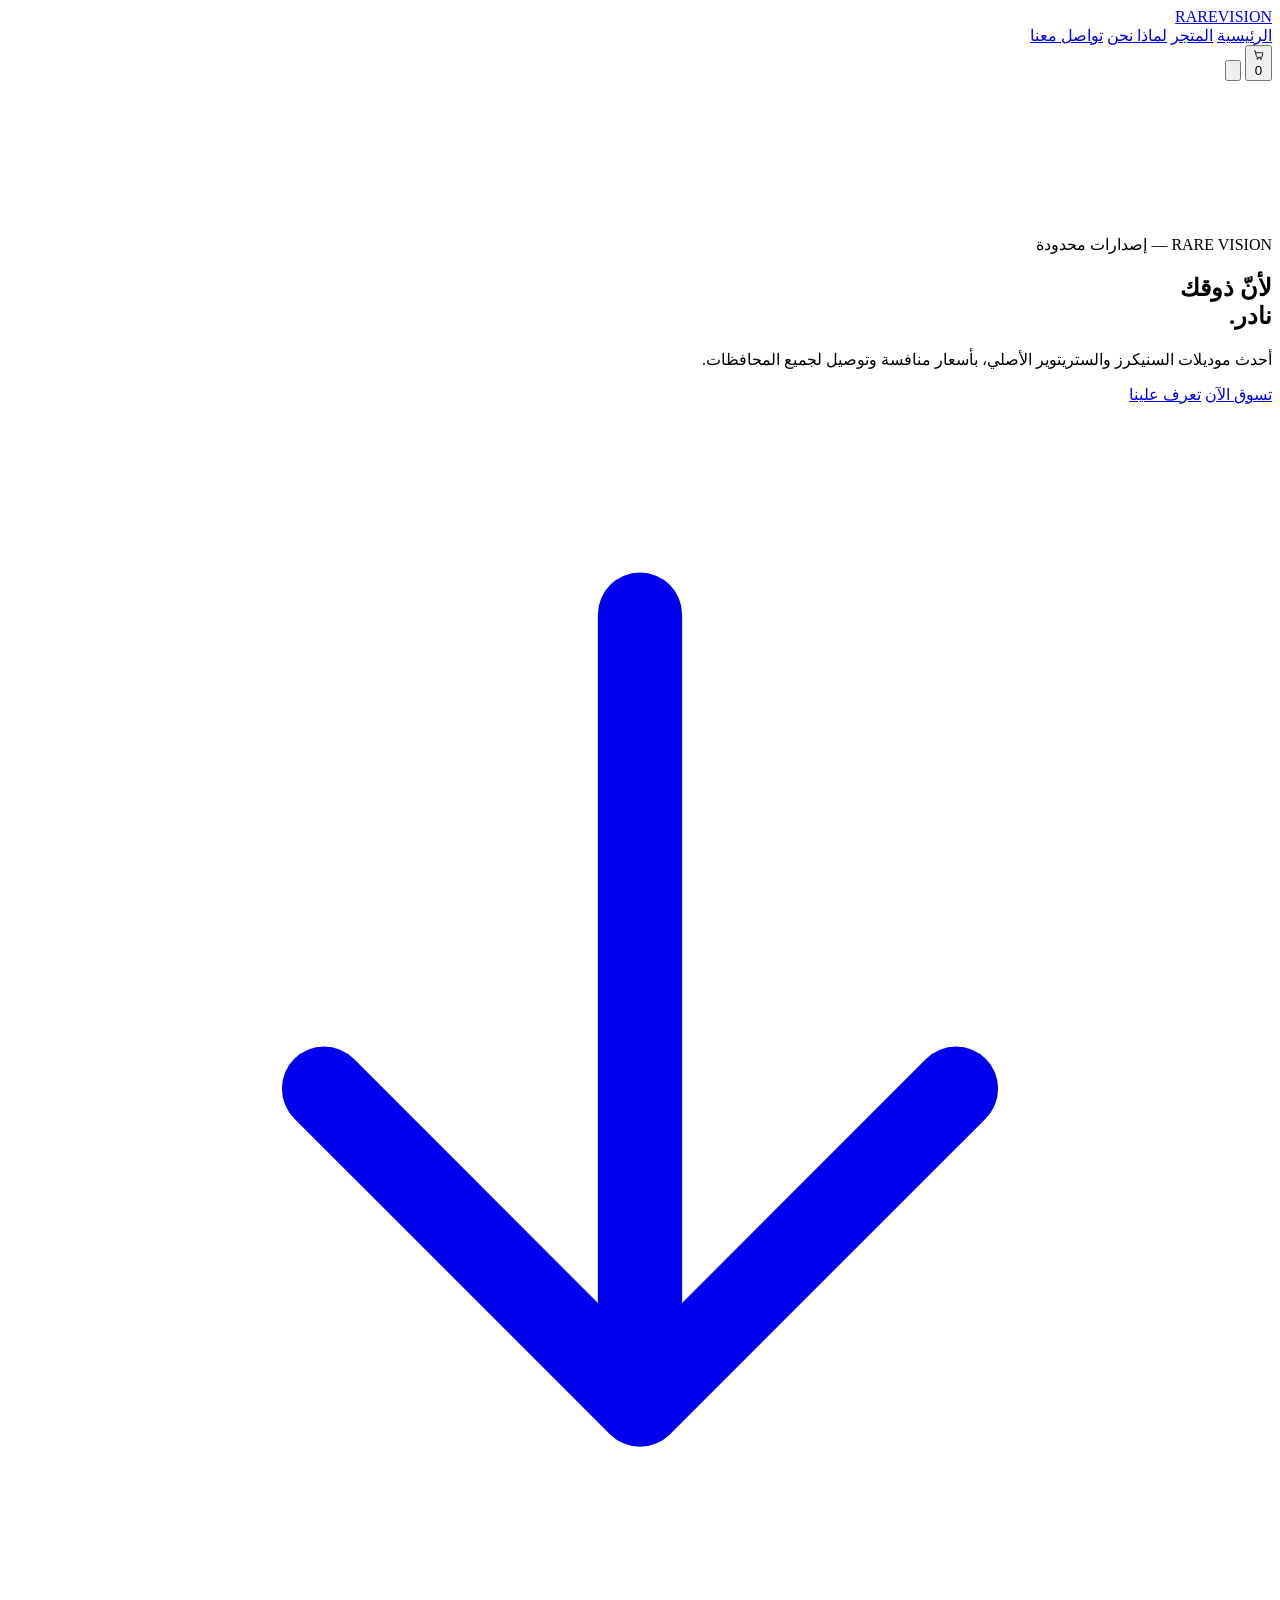
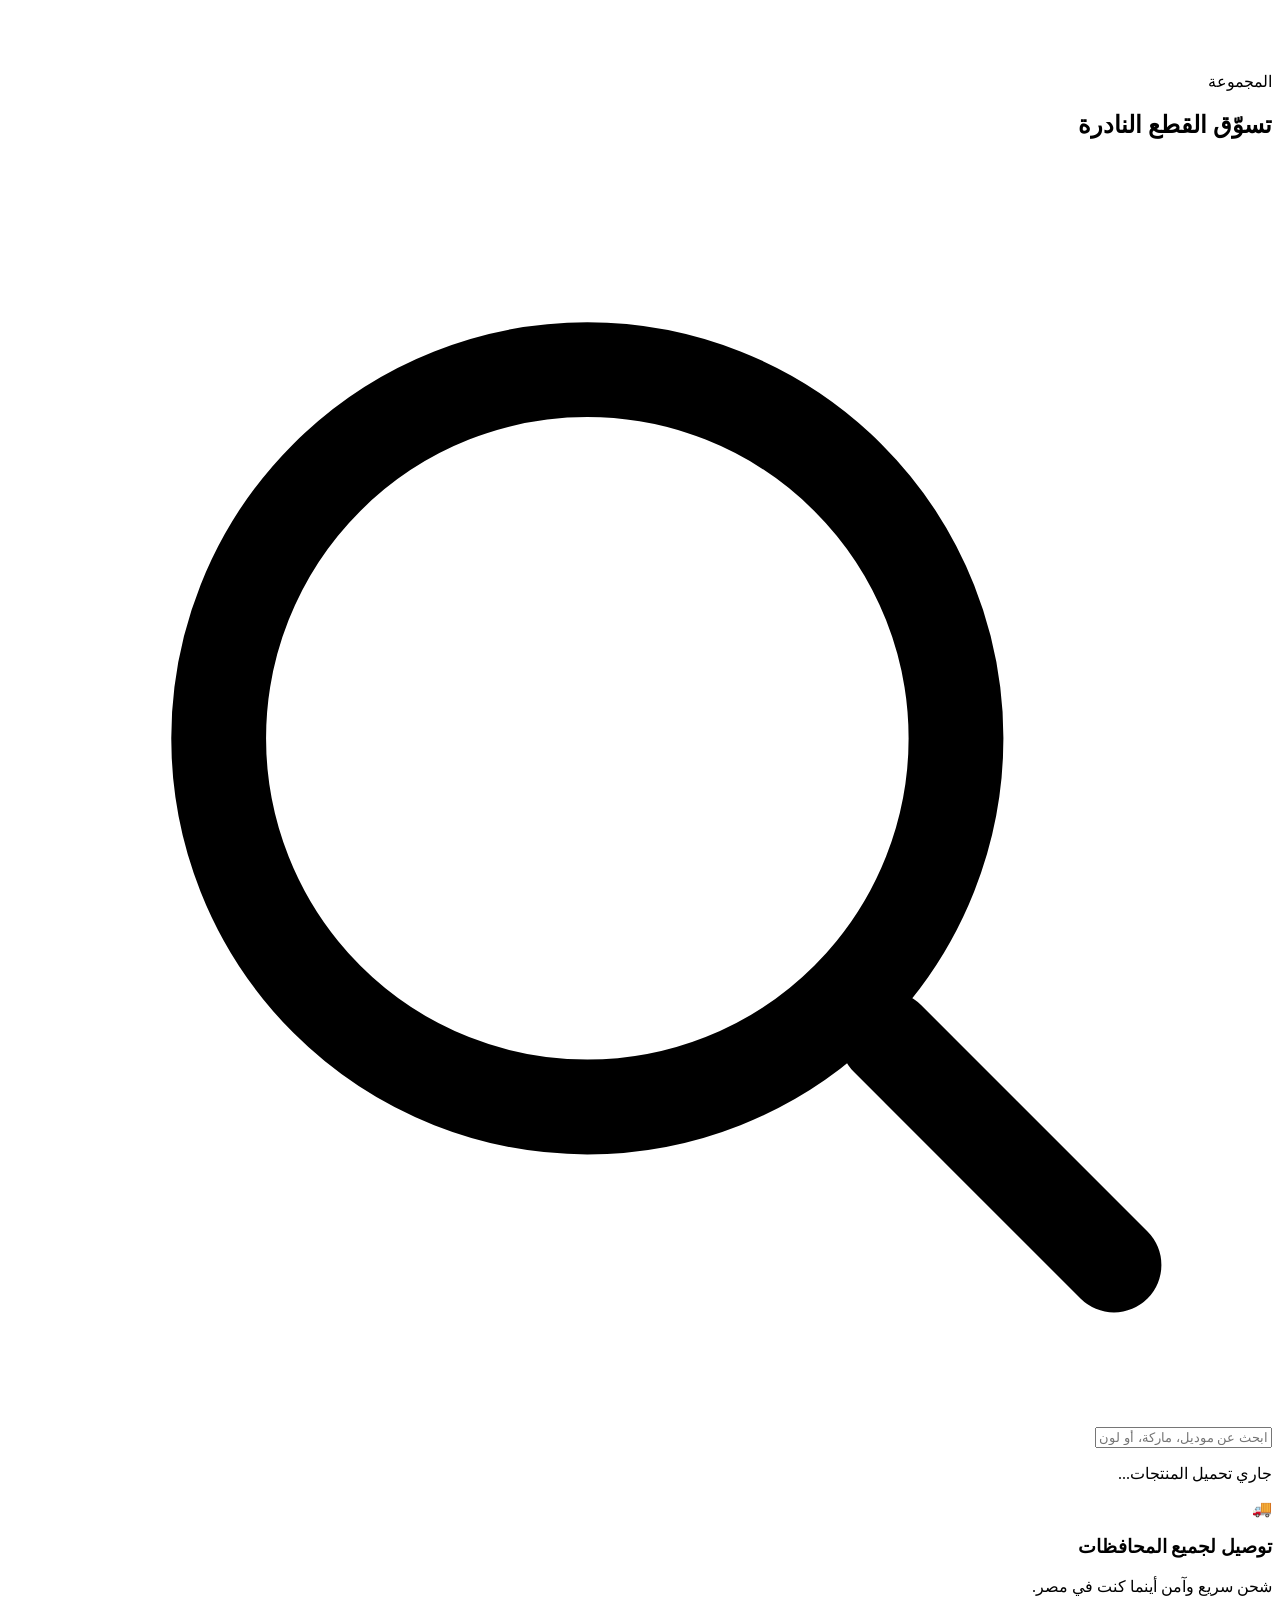
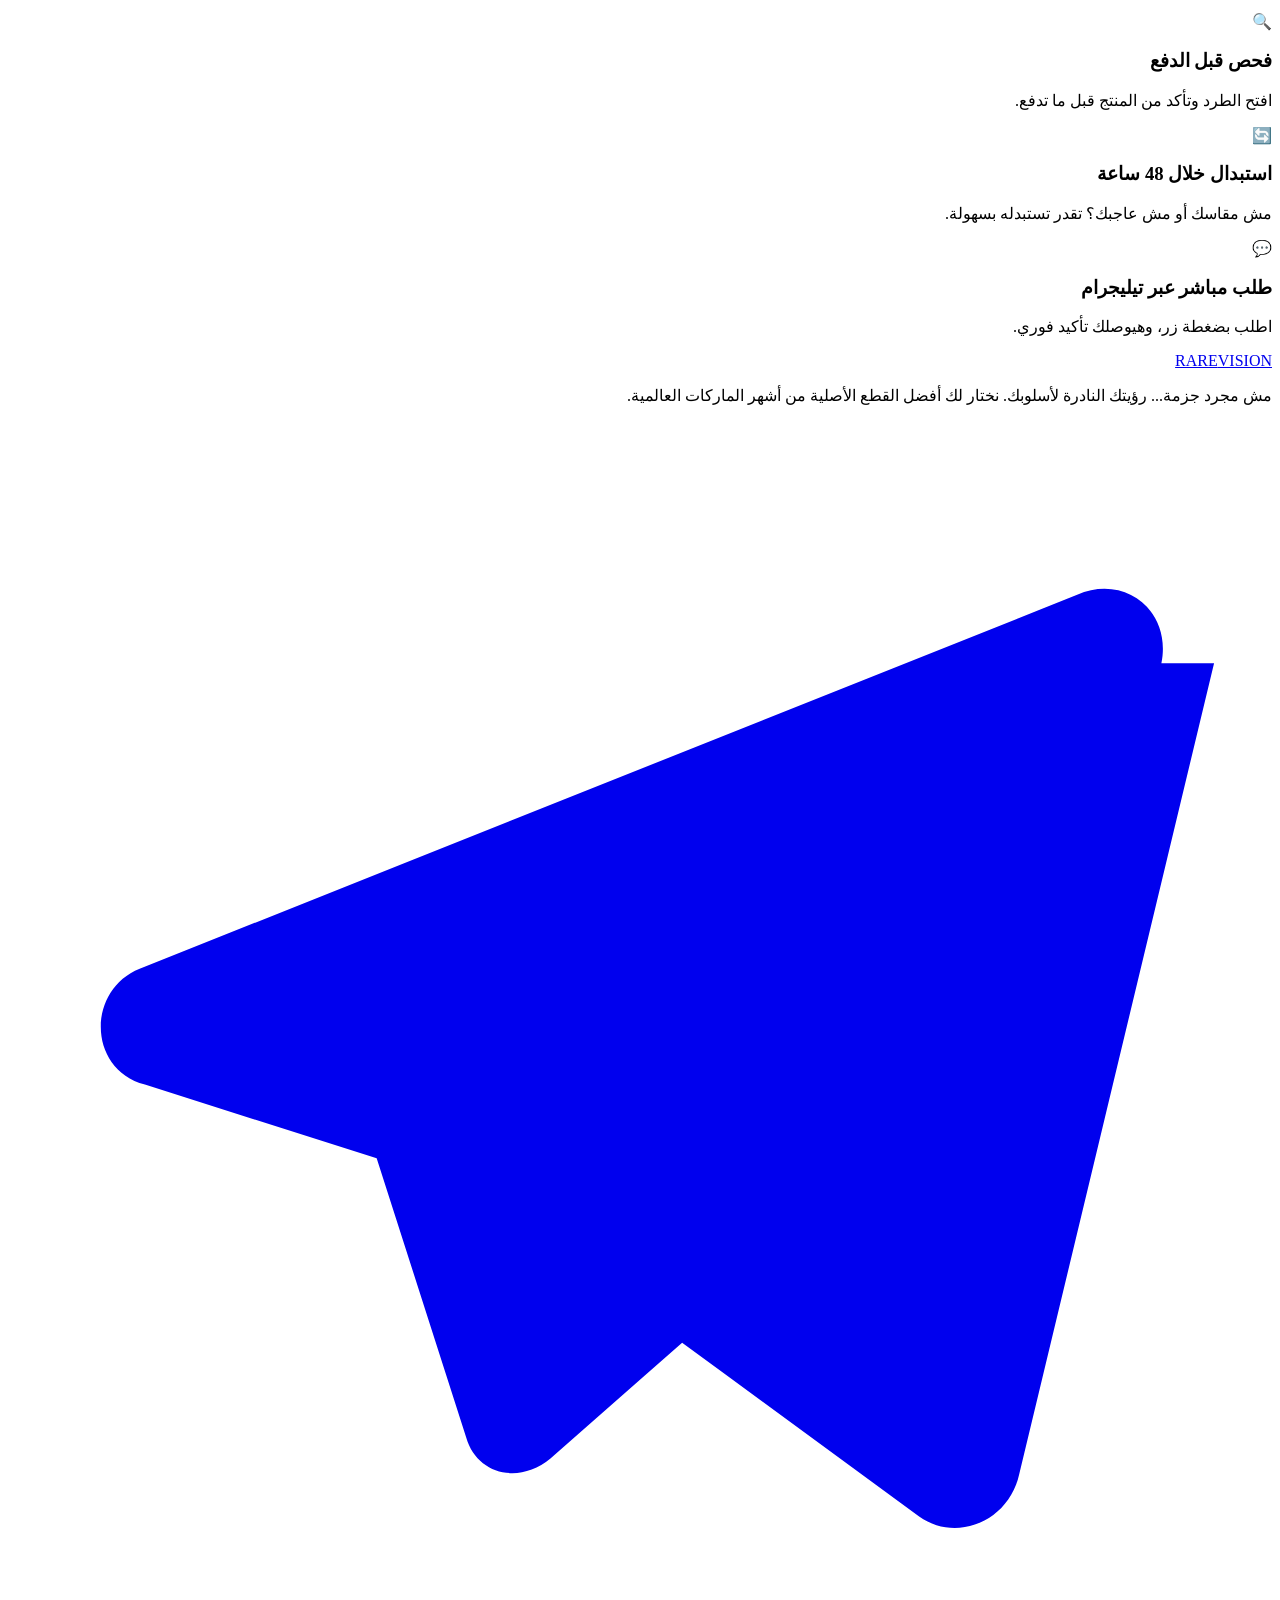
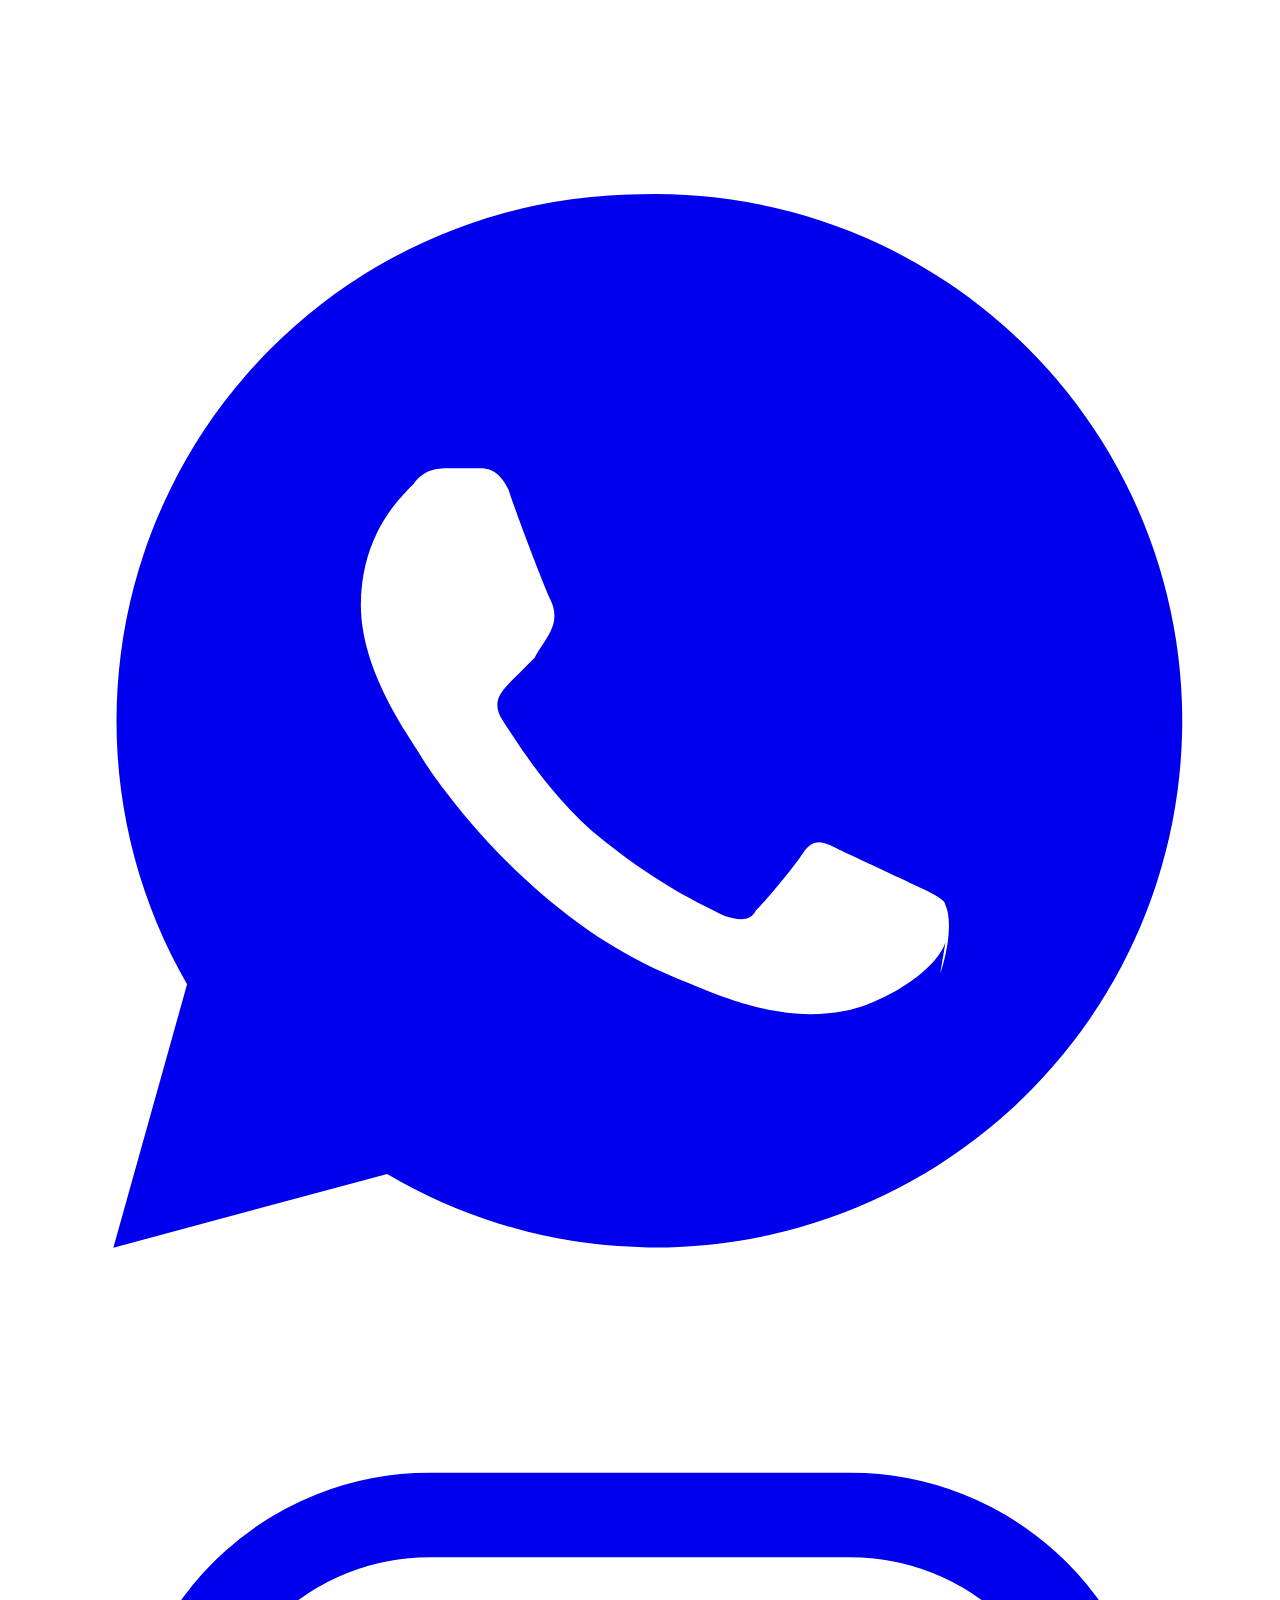
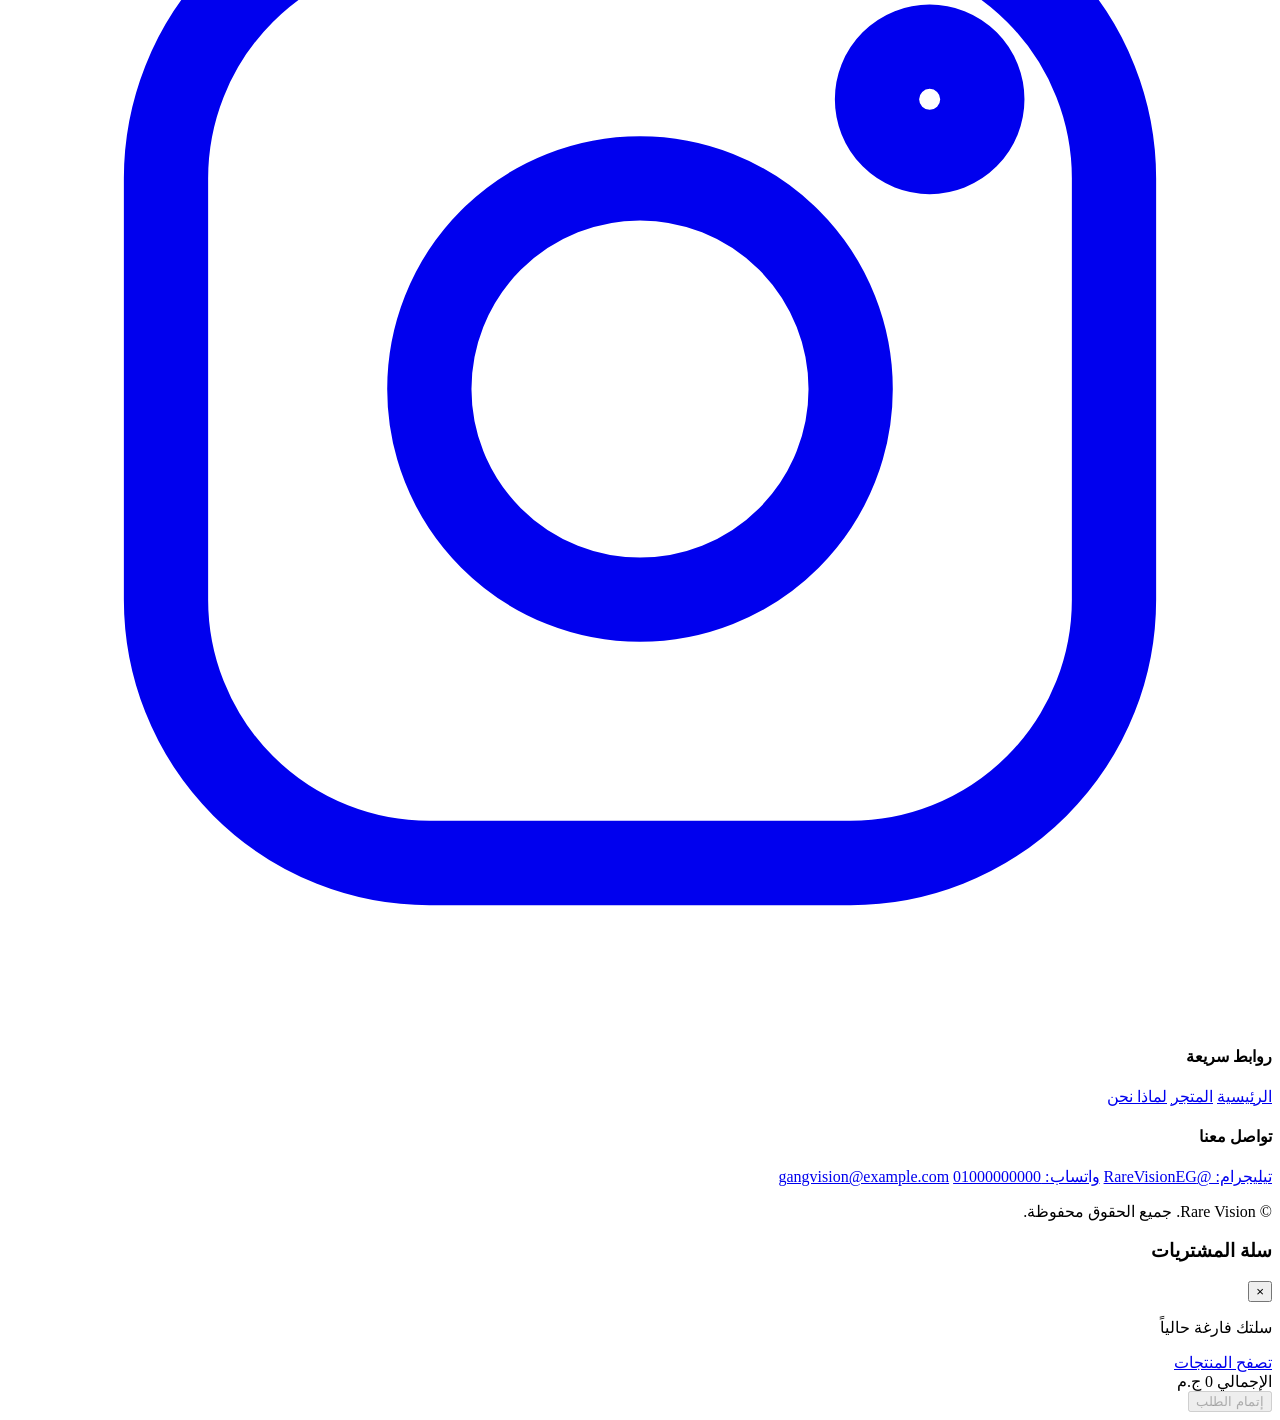
==== index.html @ fd9370f5 "Add files via upload" ====
<!DOCTYPE html>
<html lang="ar" dir="rtl">
<head>
<meta charset="UTF-8">
<meta name="viewport" content="width=device-width, initial-scale=1.0">
<title>Rare Vision | قطع نادرة. نسخ محدودة.</title>
<meta name="description" content="Rare Vision - متجر إلكتروني للسنيكرز والستريتوير الأصلي. اطلب عبر تيليجرام واستلم أينما كنت.">

<link rel="preconnect" href="https://fonts.googleapis.com">
<link rel="preconnect" href="https://fonts.gstatic.com" crossorigin>
<link href="https://fonts.googleapis.com/css2?family=Oswald:wght@500;600;700&family=Tajawal:wght@400;500;700;800;900&display=swap" rel="stylesheet">

<link rel="stylesheet" href="css/style.css">
</head>
<body>

<!-- ===================== HEADER ===================== -->
<header class="site-header" id="siteHeader">
  <div class="header-inner">
    <a href="#top" class="logo">RARE<span>VISION</span></a>

    <nav class="main-nav" id="mainNav">
      <a href="#top">الرئيسية</a>
      <a href="#shop">المتجر</a>
      <a href="#trust">لماذا نحن</a>
      <a href="#footer">تواصل معنا</a>
    </nav>

    <div class="header-actions">
      <button class="icon-btn" id="cartToggle" aria-label="سلة المشتريات">
        <svg viewBox="0 0 24 24" fill="none" stroke="currentColor" stroke-width="1.8"><path d="M3 4h2l2.4 12.4a2 2 0 0 0 2 1.6h8.2a2 2 0 0 0 2-1.6L21 8H6" stroke-linecap="round" stroke-linejoin="round"/><circle cx="10" cy="21" r="1.4"/><circle cx="17" cy="21" r="1.4"/></svg>
        <span class="cart-badge" id="cartBadge">0</span>
      </button>
      <button class="icon-btn nav-toggle" id="navToggle" aria-label="القائمة">
        <svg viewBox="0 0 24 24" fill="none" stroke="currentColor" stroke-width="1.8"><path d="M3 6h18M3 12h18M3 18h18" stroke-linecap="round"/></svg>
      </button>
    </div>
  </div>
</header>

<!-- ===================== HERO ===================== -->
<section class="hero" id="top">
  <video class="hero-video" autoplay muted loop playsinline poster="assets/hero-poster.jpg">
    <source src="assets/hero-video.mp4" type="video/mp4">
  </video>
  <div class="hero-overlay"></div>

  <div class="hero-content">
    <span class="eyebrow">RARE VISION — إصدارات محدودة</span>
    <h1 class="hero-title">لأنّ ذوقك<br><span>نادر.</span></h1>
    <p class="hero-sub">أحدث موديلات السنيكرز والستريتوير الأصلي، بأسعار منافسة وتوصيل لجميع المحافظات.</p>
    <div class="hero-actions">
      <a href="#shop" class="btn btn-primary">تسوق الآن</a>
      <a href="#trust" class="btn btn-ghost">تعرف علينا</a>
    </div>
  </div>

  <a href="#shop" class="scroll-hint" aria-label="انتقل للمتجر">
    <svg viewBox="0 0 24 24" fill="none" stroke="currentColor" stroke-width="1.6"><path d="M12 4v15M12 19l-6-6M12 19l6-6" stroke-linecap="round" stroke-linejoin="round"/></svg>
  </a>
</section>

<!-- ===================== SHOP ===================== -->
<section class="shop-section" id="shop">
  <div class="section-head">
    <span class="section-eyebrow">المجموعة</span>
    <h2>تسوّق القطع النادرة</h2>
  </div>

  <div class="shop-toolbar">
    <div class="search-box">
      <svg viewBox="0 0 24 24" fill="none" stroke="currentColor" stroke-width="1.8"><circle cx="11" cy="11" r="7"/><path d="M21 21l-4.3-4.3" stroke-linecap="round"/></svg>
      <input type="text" id="searchInput" placeholder="ابحث عن موديل، ماركة، أو لون...">
      <button class="search-clear" id="searchClear" aria-label="مسح البحث" hidden>&times;</button>
    </div>

    <div class="category-chips" id="categoryChips">
      <!-- filled by JS -->
    </div>
  </div>

  <p class="results-meta" id="resultsMeta"></p>

  <div class="products-grid" id="productsGrid">
    <!-- product cards injected by JS -->
  </div>

  <div class="empty-state" id="emptyState" hidden>
    <p>لا توجد منتجات مطابقة لبحثك</p>
    <button class="btn btn-ghost" id="resetFilters">إعادة تعيين الفلاتر</button>
  </div>

  <div class="loading-state" id="loadingState">
    <div class="spinner"></div>
    <p>جاري تحميل المنتجات...</p>
  </div>
</section>

<!-- ===================== TRUST / FEATURES ===================== -->
<section class="trust-bar" id="trust">
  <div class="trust-item">
    <span class="trust-icon">🚚</span>
    <div>
      <h3>توصيل لجميع المحافظات</h3>
      <p>شحن سريع وآمن أينما كنت في مصر.</p>
    </div>
  </div>
  <div class="trust-item">
    <span class="trust-icon">🔍</span>
    <div>
      <h3>فحص قبل الدفع</h3>
      <p>افتح الطرد وتأكد من المنتج قبل ما تدفع.</p>
    </div>
  </div>
  <div class="trust-item">
    <span class="trust-icon">🔄</span>
    <div>
      <h3>استبدال خلال 48 ساعة</h3>
      <p>مش مقاسك أو مش عاجبك؟ تقدر تستبدله بسهولة.</p>
    </div>
  </div>
  <div class="trust-item">
    <span class="trust-icon">💬</span>
    <div>
      <h3>طلب مباشر عبر تيليجرام</h3>
      <p>اطلب بضغطة زر، وهيوصلك تأكيد فوري.</p>
    </div>
  </div>
</section>

<!-- ===================== FOOTER ===================== -->
<footer class="site-footer" id="footer">
  <div class="footer-inner">
    <div class="footer-brand">
      <a href="#top" class="logo">RARE<span>VISION</span></a>
      <p>مش مجرد جزمة... رؤيتك النادرة لأسلوبك. نختار لك أفضل القطع الأصلية من أشهر الماركات العالمية.</p>
      <div class="social-links">
        <a href="#" aria-label="تيليجرام">
          <svg viewBox="0 0 24 24" fill="currentColor"><path d="M21.9 4.6c.2-1-.7-1.7-1.6-1.3L2.5 10.4c-1 .4-1 1.9.1 2.2l4.4 1.4 1.7 5.3c.2.7 1 .9 1.6.4l2.5-2.2 4.5 3.3c.7.5 1.7.1 1.9-.8l3.7-15.4z"/></svg>
        </a>
        <a href="#" aria-label="واتساب">
          <svg viewBox="0 0 24 24" fill="currentColor"><path d="M12 2a10 10 0 0 0-8.6 15L2 22l5.2-1.4A10 10 0 1 0 12 2zm5.8 14.2c-.2.6-1.3 1.2-1.9 1.3-.5.1-1.1.1-1.8-.1-.4-.1-.9-.3-1.6-.6-2.8-1.2-4.6-4-4.7-4.2-.1-.2-1.1-1.5-1.1-2.8s.7-2 1-2.3c.2-.3.5-.3.7-.3h.5c.2 0 .4 0 .6.4.2.6.7 1.9.8 2.1.1.2.1.4 0 .6-.1.2-.2.3-.3.5-.2.2-.3.3-.5.5-.2.2-.3.4-.1.7.2.3.8 1.3 1.7 2.1 1.2 1 2.1 1.4 2.5 1.6.3.1.5.1.6-.1.2-.2.7-.8.9-1.1.2-.3.4-.2.6-.1.2.1 1.5.7 1.7.8.2.1.4.2.4.3.1.2.1.7-.1 1.3z"/></svg>
        </a>
        <a href="#" aria-label="انستجرام">
          <svg viewBox="0 0 24 24" fill="none" stroke="currentColor" stroke-width="1.6"><rect x="3" y="3" width="18" height="18" rx="5"/><circle cx="12" cy="12" r="4"/><circle cx="17.5" cy="6.5" r="1"/></svg>
        </a>
      </div>
    </div>

    <div class="footer-col">
      <h4>روابط سريعة</h4>
      <a href="#top">الرئيسية</a>
      <a href="#shop">المتجر</a>
      <a href="#trust">لماذا نحن</a>
    </div>

    <div class="footer-col">
      <h4>تواصل معنا</h4>
      <a href="#">تيليجرام: @RareVisionEG</a>
      <a href="#">واتساب: 01000000000</a>
      <a href="#">gangvision@example.com</a>
    </div>
  </div>
  <div class="footer-bottom">
    <p>© <span id="year"></span> Rare Vision. جميع الحقوق محفوظة.</p>
  </div>
</footer>

<!-- ===================== CART OVERLAY + PANEL ===================== -->
<div class="overlay" id="cartOverlay"></div>

<aside class="cart-panel" id="cartPanel" aria-label="سلة المشتريات">
  <div class="cart-header">
    <h3>سلة المشتريات</h3>
    <button class="icon-btn" id="cartClose" aria-label="إغلاق السلة">&times;</button>
  </div>

  <div class="cart-body" id="cartBody">
    <div class="cart-items" id="cartItems"></div>
    <div class="cart-empty" id="cartEmpty">
      <p>سلتك فارغة حالياً</p>
      <a href="#shop" class="btn btn-ghost" id="cartEmptyShop">تصفح المنتجات</a>
    </div>
  </div>

  <!-- Checkout form (hidden until user clicks "إتمام الطلب") -->
  <form class="checkout-form" id="checkoutForm" hidden novalidate>
    <h4>بيانات التوصيل</h4>

    <label>
      الاسم الكامل
      <input type="text" id="custName" name="name" required placeholder="مثال: أحمد محمد">
    </label>
    <label>
      رقم الهاتف
      <input type="tel" id="custPhone" name="phone" required placeholder="01xxxxxxxxx">
    </label>
    <label>
      العنوان بالتفصيل (المحافظة، المنطقة، الشارع)
      <textarea id="custAddress" name="address" required placeholder="مثال: القاهرة، مدينة نصر، شارع مكرم عبيد"></textarea>
    </label>
    <label>
      ملاحظات (اختياري)
      <textarea id="custNote" name="note" placeholder="أي تفاصيل إضافية عن طلبك"></textarea>
    </label>

    <p class="form-error" id="formError" hidden></p>

    <div class="checkout-actions">
      <button type="button" class="btn btn-ghost" id="checkoutBack">رجوع</button>
      <button type="submit" class="btn btn-primary" id="checkoutSubmit">
        <span class="btn-text">إرسال الطلب عبر تيليجرام</span>
        <span class="btn-spinner" hidden></span>
      </button>
    </div>
  </form>

  <!-- Thank you state -->
  <div class="thank-you" id="thankYou" hidden>
    <div class="thank-you-icon">✓</div>
    <h4>تم إرسال طلبك بنجاح!</h4>
    <p>شكراً لثقتك في Rare Vision. هنتواصل معك قريباً لتأكيد التوصيل.</p>
    <button class="btn btn-primary" id="thankYouClose">تمام، متابعة التسوق</button>
  </div>

  <div class="cart-footer" id="cartFooter">
    <div class="cart-total-row">
      <span>الإجمالي</span>
      <span id="cartTotal">0 ج.م</span>
    </div>
    <button class="btn btn-primary btn-block" id="checkoutBtn" disabled>إتمام الطلب</button>
  </div>
</aside>

<!-- Toast notifications -->
<div class="toast" id="toast"></div>

<script src="js/main.js" defer></script>
</body>
</html>
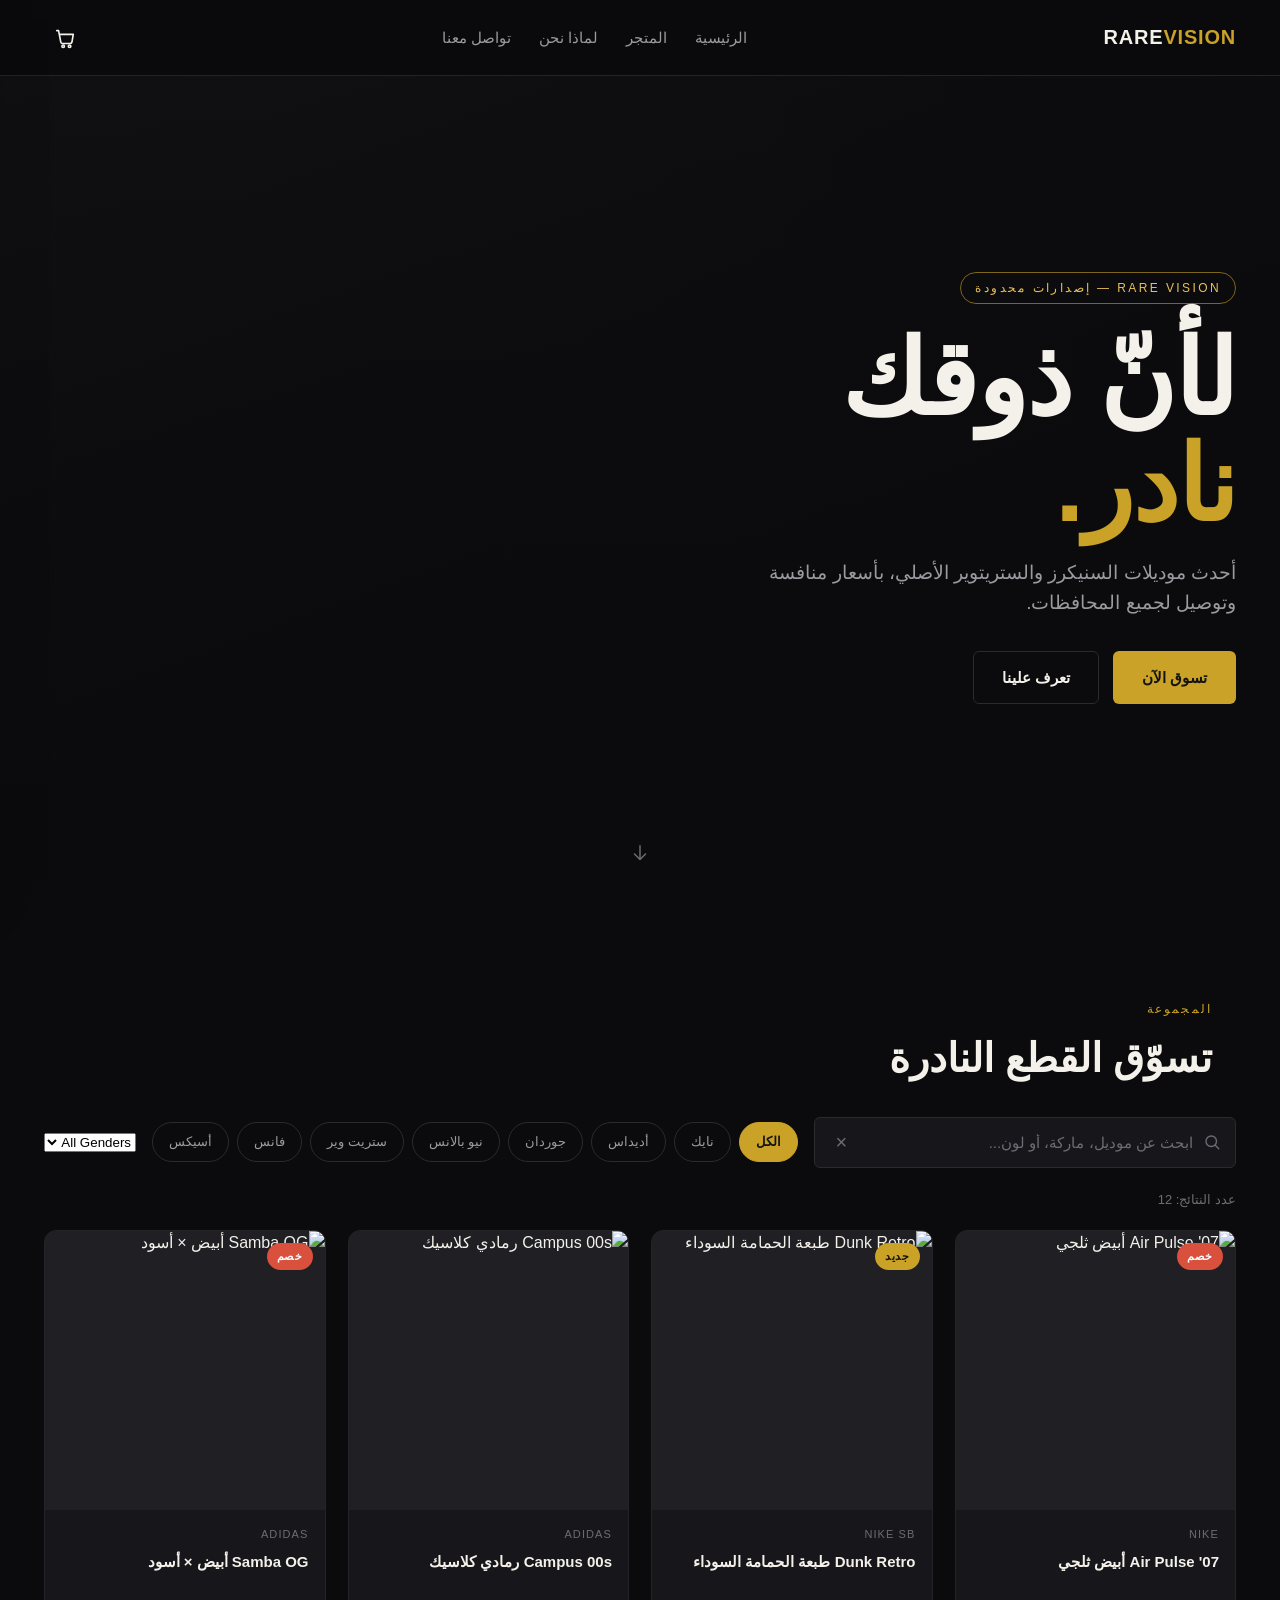
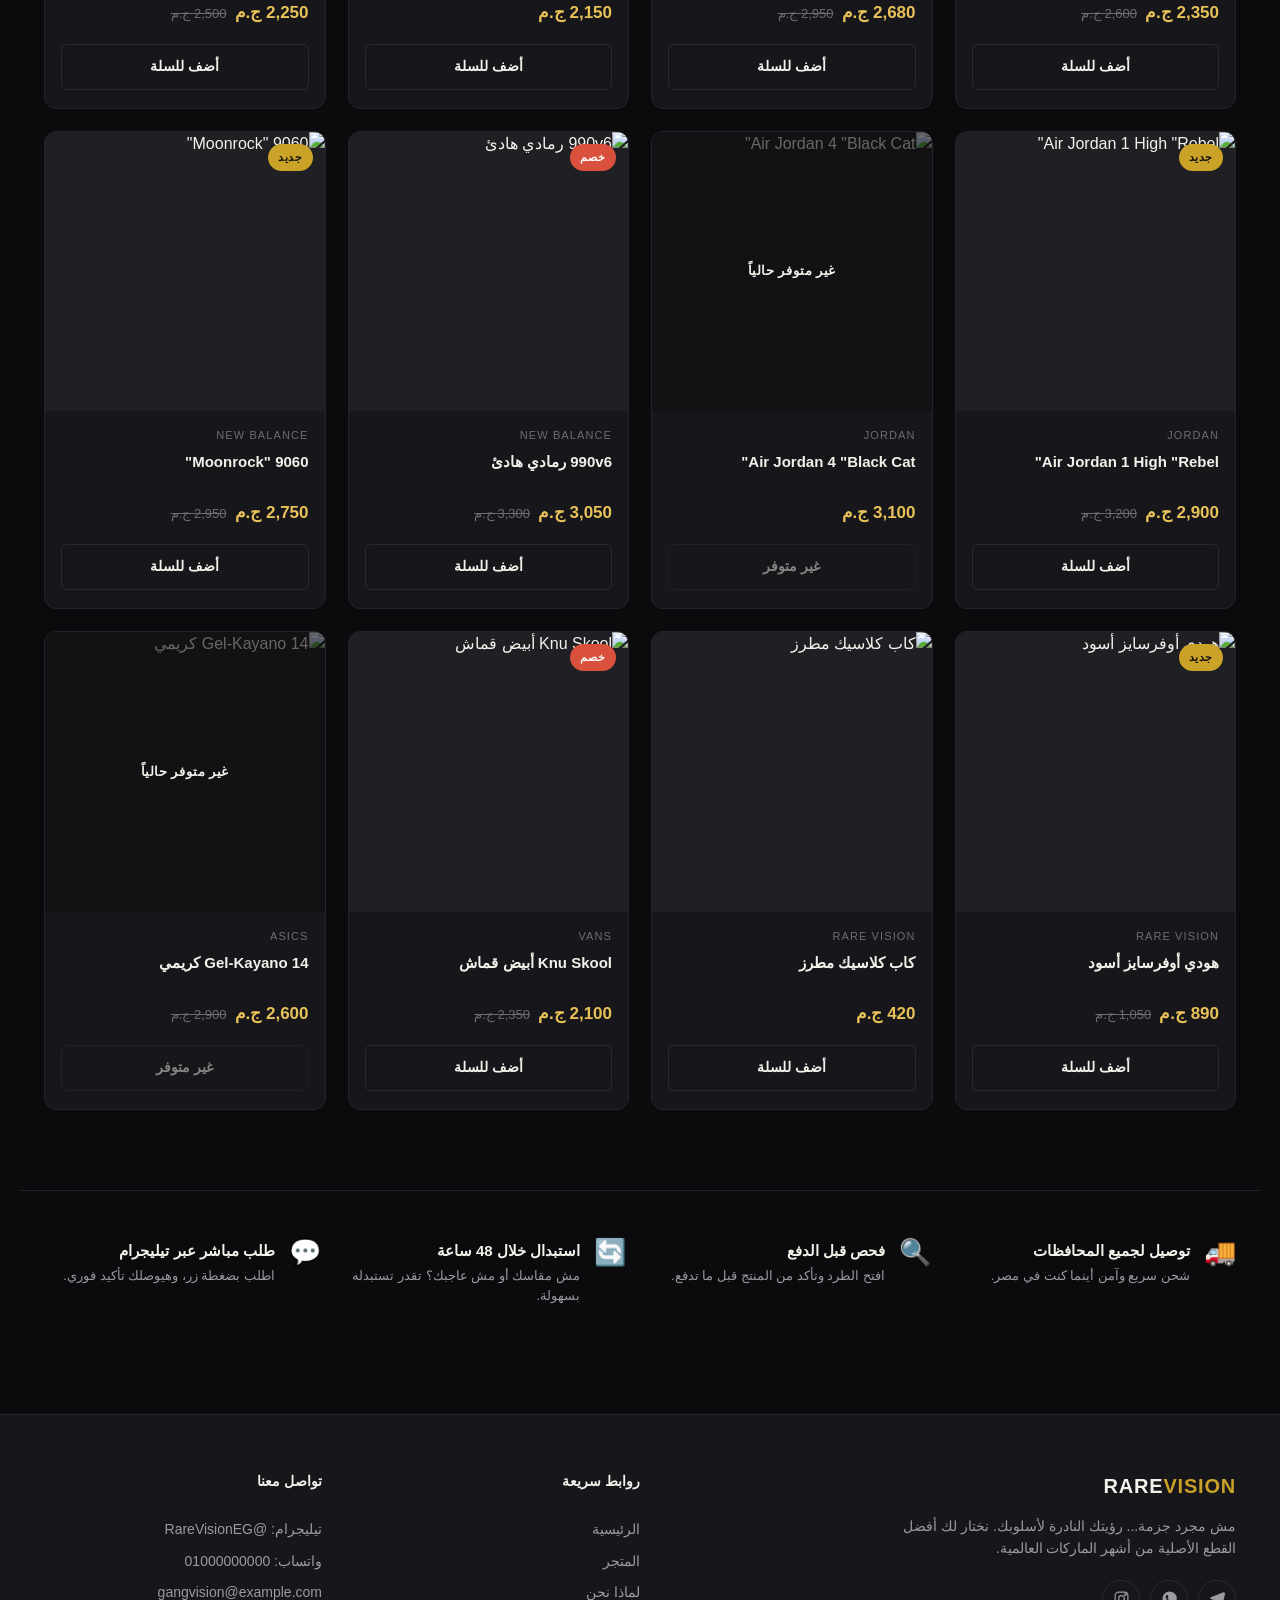
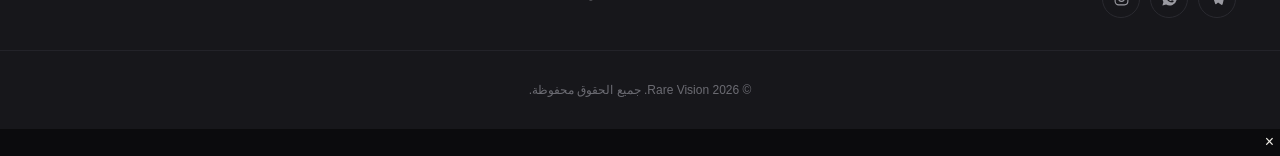
==== commit 5dc6dbba: "Add files via upload" ====
--- a/index.html
+++ b/index.html
@@ -77,6 +77,14 @@
     <div class="category-chips" id="categoryChips">
       <!-- filled by JS -->
     </div>
+
+    <select class="gender-filter" id="genderFilter" aria-label="Filter by gender">
+      <option value="all">All Genders</option>
+      <option value="Men">Men</option>
+      <option value="Women">Women</option>
+      <option value="Unisex">Unisex</option>
+      <option value="Kids">Kids</option>
+    </select>
   </div>
 
   <p class="results-meta" id="resultsMeta"></p>
@@ -235,6 +243,15 @@
 <!-- Toast notifications -->
 <div class="toast" id="toast"></div>
 
+<!-- ===================== PRODUCT DETAIL MODAL ===================== -->
+<div class="modal-overlay" id="modalOverlay"></div>
+<div class="product-modal" id="productModal" role="dialog" aria-modal="true" aria-hidden="true" aria-label="Product details">
+  <button class="modal-close" id="modalClose" aria-label="Close product details">&times;</button>
+  <div class="modal-body" id="modalContent">
+    <!-- injected by JS: gallery, price, size selector, specs, description -->
+  </div>
+</div>
+
 <script src="js/main.js" defer></script>
 </body>
 </html>
--- a/css/style.css
+++ b/css/style.css
@@ -0,0 +1,805 @@
+/* ==========================================================================
+   RARE VISION — Design tokens
+   Palette: near-black charcoal surface, warm off-white text, burnished gold
+   accent (the "rare" signal), muted red only for sale tags.
+   Type: Tajawal (Arabic display/body) + Oswald (Latin wordmark/numerals)
+   ========================================================================== */
+
+:root{
+  --bg: #0b0b0d;
+  --surface: #17171b;
+  --surface-alt: #1f1f24;
+  --surface-hover: #232329;
+  --border: #2a2a30;
+  --border-soft: #232329;
+
+  --text: #f3f1ea;
+  --text-muted: #9a9aa1;
+  --text-faint: #6c6c73;
+
+  --gold: #c9a227;
+  --gold-bright: #e8c158;
+  --gold-dim: #7d651c;
+  --red: #d9503d;
+
+  --radius-sm: 6px;
+  --radius-md: 12px;
+  --radius-lg: 20px;
+
+  --shadow-card: 0 10px 30px -12px rgba(0,0,0,.6);
+  --shadow-panel: -20px 0 60px -20px rgba(0,0,0,.7);
+
+  --font-display: 'Tajawal', 'Oswald', sans-serif;
+  --font-latin: 'Oswald', sans-serif;
+  --font-body: 'Tajawal', sans-serif;
+
+  --header-h: 76px;
+  --ease: cubic-bezier(.22,.85,.34,1);
+}
+
+*, *::before, *::after{ box-sizing: border-box; }
+
+html{ scroll-behavior: smooth; scroll-padding-top: var(--header-h); }
+
+@media (prefers-reduced-motion: reduce){
+  html{ scroll-behavior: auto; }
+  *, *::before, *::after{ animation-duration: .001ms !important; transition-duration: .001ms !important; }
+}
+
+body{
+  margin: 0;
+  background: var(--bg);
+  color: var(--text);
+  font-family: var(--font-body);
+  line-height: 1.55;
+  -webkit-font-smoothing: antialiased;
+}
+
+img{ max-width: 100%; display: block; }
+a{ color: inherit; text-decoration: none; }
+button{ font: inherit; color: inherit; background: none; border: none; cursor: pointer; }
+input, textarea{ font: inherit; color: inherit; }
+
+::selection{ background: var(--gold); color: #0b0b0d; }
+
+:focus-visible{
+  outline: 2px solid var(--gold-bright);
+  outline-offset: 3px;
+}
+
+.svg-icon, svg{ width: 22px; height: 22px; }
+
+/* Container helper */
+.section-head{
+  max-width: 1240px;
+  margin: 0 auto 28px;
+  padding: 0 24px;
+}
+.section-eyebrow{
+  display:inline-block;
+  font-family: var(--font-latin);
+  font-size: 12px;
+  letter-spacing: .18em;
+  color: var(--gold);
+  text-transform: uppercase;
+  margin-bottom: 8px;
+}
+.section-head h2{
+  font-size: clamp(26px, 3.4vw, 40px);
+  font-weight: 800;
+  margin: 0;
+}
+
+/* Buttons */
+.btn{
+  display: inline-flex;
+  align-items: center;
+  justify-content: center;
+  gap: 8px;
+  padding: 14px 28px;
+  border-radius: var(--radius-sm);
+  font-weight: 700;
+  font-size: 15px;
+  transition: transform .25s var(--ease), background .25s var(--ease), color .25s var(--ease), border-color .25s var(--ease);
+  border: 1px solid transparent;
+  white-space: nowrap;
+}
+.btn-primary{
+  background: var(--gold);
+  color: #14140f;
+}
+.btn-primary:hover{ background: var(--gold-bright); transform: translateY(-2px); }
+.btn-primary:disabled{ background: var(--border); color: var(--text-faint); cursor: not-allowed; transform:none; }
+
+.btn-ghost{
+  background: transparent;
+  border-color: var(--border);
+  color: var(--text);
+}
+.btn-ghost:hover{ border-color: var(--gold); color: var(--gold-bright); }
+
+.btn-block{ width: 100%; }
+
+/* ==========================================================================
+   HEADER
+   ========================================================================== */
+.site-header{
+  position: sticky;
+  top: 0;
+  z-index: 50;
+  height: var(--header-h);
+  display: flex;
+  align-items: center;
+  background: rgba(11,11,13,.78);
+  backdrop-filter: blur(14px);
+  -webkit-backdrop-filter: blur(14px);
+  border-bottom: 1px solid var(--border-soft);
+}
+.header-inner{
+  width: 100%;
+  max-width: 1240px;
+  margin: 0 auto;
+  padding: 0 24px;
+  display: flex;
+  align-items: center;
+  justify-content: space-between;
+  gap: 24px;
+}
+.logo{
+  font-family: var(--font-latin);
+  font-weight: 700;
+  font-size: 20px;
+  letter-spacing: .04em;
+  color: var(--text);
+}
+.logo span{ color: var(--gold); }
+
+.main-nav{
+  display: flex;
+  gap: 28px;
+  font-size: 15px;
+  font-weight: 500;
+}
+.main-nav a{ color: var(--text-muted); transition: color .2s; position: relative; }
+.main-nav a:hover{ color: var(--text); }
+.main-nav a::after{
+  content: '';
+  position: absolute; right: 0; bottom: -6px;
+  width: 0; height: 2px; background: var(--gold);
+  transition: width .25s var(--ease);
+}
+.main-nav a:hover::after{ width: 100%; }
+
+.header-actions{ display: flex; align-items: center; gap: 6px; }
+.icon-btn{
+  position: relative;
+  width: 42px; height: 42px;
+  display: flex; align-items: center; justify-content: center;
+  border-radius: 50%;
+  color: var(--text);
+  transition: background .2s;
+}
+.icon-btn:hover{ background: var(--surface-alt); }
+.cart-badge{
+  position: absolute;
+  top: 2px; left: 2px;
+  min-width: 18px; height: 18px;
+  padding: 0 4px;
+  border-radius: 999px;
+  background: var(--gold);
+  color: #14140f;
+  font-family: var(--font-latin);
+  font-size: 11px;
+  font-weight: 700;
+  display: flex; align-items: center; justify-content: center;
+  transform: scale(0);
+  transition: transform .25s var(--ease);
+}
+.cart-badge.show{ transform: scale(1); }
+
+.nav-toggle{ display: none; }
+
+/* ==========================================================================
+   HERO
+   ========================================================================== */
+.hero{
+  position: relative;
+  min-height: calc(100svh - var(--header-h));
+  display: flex;
+  align-items: center;
+  overflow: hidden;
+  background: linear-gradient(160deg, #141417, #0b0b0d 60%);
+}
+.hero-video{
+  position: absolute; inset: 0;
+  width: 100%; height: 100%;
+  object-fit: cover;
+  opacity: .55;
+}
+.hero-overlay{
+  position: absolute; inset: 0;
+  background:
+    linear-gradient(180deg, rgba(11,11,13,.35) 0%, rgba(11,11,13,.55) 55%, rgba(11,11,13,.95) 100%),
+    linear-gradient(270deg, rgba(11,11,13,.75) 0%, rgba(11,11,13,.15) 55%);
+}
+.hero-content{
+  position: relative;
+  z-index: 2;
+  max-width: 1240px;
+  margin: 0 auto;
+  padding: 0 24px;
+  width: 100%;
+}
+.eyebrow{
+  display: inline-block;
+  font-family: var(--font-latin);
+  font-size: 12px;
+  letter-spacing: .2em;
+  text-transform: uppercase;
+  color: var(--gold-bright);
+  border: 1px solid var(--gold-dim);
+  padding: 6px 14px;
+  border-radius: 999px;
+  margin-bottom: 22px;
+}
+.hero-title{
+  font-size: clamp(48px, 9vw, 104px);
+  font-weight: 900;
+  line-height: 1.02;
+  margin: 0 0 20px;
+  letter-spacing: -.01em;
+}
+.hero-title span{ color: var(--gold); }
+.hero-sub{
+  max-width: 520px;
+  font-size: clamp(16px, 1.6vw, 19px);
+  color: var(--text-muted);
+  margin: 0 0 34px;
+}
+.hero-actions{ display: flex; gap: 14px; flex-wrap: wrap; }
+
+.scroll-hint{
+  position: absolute;
+  bottom: 28px; left: 50%;
+  transform: translateX(-50%);
+  z-index: 2;
+  color: var(--text-faint);
+  animation: bob 2.2s ease-in-out infinite;
+}
+@keyframes bob{
+  0%,100%{ transform: translate(-50%, 0); }
+  50%{ transform: translate(-50%, 8px); }
+}
+
+/* ==========================================================================
+   SHOP SECTION
+   ========================================================================== */
+.shop-section{
+  max-width: 1240px;
+  margin: 0 auto;
+  padding: 96px 24px 40px;
+}
+
+.shop-toolbar{
+  display: flex;
+  flex-wrap: wrap;
+  gap: 16px;
+  align-items: center;
+  justify-content: space-between;
+  margin-bottom: 22px;
+}
+.search-box{
+  position: relative;
+  flex: 1 1 320px;
+  display: flex;
+  align-items: center;
+  background: var(--surface);
+  border: 1px solid var(--border);
+  border-radius: var(--radius-sm);
+  padding: 0 14px;
+  transition: border-color .2s;
+}
+.search-box:focus-within{ border-color: var(--gold); }
+.search-box svg{ width: 18px; height: 18px; color: var(--text-faint); flex-shrink: 0; }
+.search-box input{
+  flex: 1;
+  background: transparent;
+  border: none;
+  outline: none;
+  padding: 13px 10px;
+  font-size: 15px;
+  color: var(--text);
+}
+.search-box input::placeholder{ color: var(--text-faint); }
+.search-clear{
+  font-size: 20px;
+  color: var(--text-faint);
+  width: 24px; height: 24px;
+  display: flex; align-items: center; justify-content: center;
+}
+.search-clear:hover{ color: var(--text); }
+
+.category-chips{
+  display: flex;
+  gap: 8px;
+  flex-wrap: wrap;
+}
+.chip{
+  padding: 9px 16px;
+  border-radius: 999px;
+  border: 1px solid var(--border);
+  font-size: 13px;
+  font-weight: 500;
+  color: var(--text-muted);
+  transition: all .2s;
+  white-space: nowrap;
+}
+.chip:hover{ color: var(--text); border-color: var(--text-faint); }
+.chip.active{
+  background: var(--gold);
+  border-color: var(--gold);
+  color: #14140f;
+  font-weight: 700;
+}
+
+.results-meta{
+  color: var(--text-faint);
+  font-size: 13px;
+  margin: 0 0 20px;
+}
+
+/* Products grid */
+.products-grid{
+  display: grid;
+  grid-template-columns: repeat(auto-fill, minmax(240px, 1fr));
+  gap: 22px;
+}
+
+.product-card{
+  position: relative;
+  background: var(--surface);
+  border: 1px solid var(--border-soft);
+  border-radius: var(--radius-md);
+  overflow: hidden;
+  display: flex;
+  flex-direction: column;
+  transition: transform .3s var(--ease), border-color .3s, box-shadow .3s;
+  animation: cardIn .4s var(--ease) both;
+}
+.product-card:hover{
+  transform: translateY(-6px);
+  border-color: var(--gold-dim);
+  box-shadow: var(--shadow-card);
+}
+@keyframes cardIn{
+  from{ opacity: 0; transform: translateY(14px); }
+  to{ opacity: 1; transform: translateY(0); }
+}
+
+.card-media{
+  position: relative;
+  aspect-ratio: 1 / 1;
+  background: var(--surface-alt);
+  overflow: hidden;
+}
+.card-media img{
+  width: 100%; height: 100%;
+  object-fit: cover;
+  transition: transform .5s var(--ease);
+}
+.product-card:hover .card-media img{ transform: scale(1.06); }
+
+.card-badge{
+  position: absolute;
+  top: 12px; right: 12px;
+  font-family: var(--font-latin);
+  font-size: 11px;
+  font-weight: 600;
+  letter-spacing: .05em;
+  text-transform: uppercase;
+  padding: 5px 10px;
+  border-radius: 999px;
+  background: var(--red);
+  color: #fff;
+}
+.card-badge.new{ background: var(--gold); color: #14140f; }
+
+.card-body{
+  padding: 16px 16px 18px;
+  display: flex;
+  flex-direction: column;
+  gap: 6px;
+  flex: 1;
+}
+.card-brand{
+  font-size: 11px;
+  letter-spacing: .1em;
+  text-transform: uppercase;
+  color: var(--text-faint);
+  font-family: var(--font-latin);
+}
+.card-name{
+  font-size: 15px;
+  font-weight: 700;
+  margin: 0;
+  color: var(--text);
+  min-height: 40px;
+}
+.card-price-row{
+  display: flex;
+  align-items: baseline;
+  gap: 8px;
+  margin-top: 4px;
+}
+.card-price{
+  font-family: var(--font-latin);
+  font-size: 17px;
+  font-weight: 600;
+  color: var(--gold-bright);
+}
+.card-price-old{
+  font-family: var(--font-latin);
+  font-size: 13px;
+  color: var(--text-faint);
+  text-decoration: line-through;
+}
+
+.card-add{
+  margin-top: 12px;
+  display: flex;
+  align-items: center;
+  justify-content: center;
+  gap: 8px;
+  padding: 11px;
+  border-radius: var(--radius-sm);
+  border: 1px solid var(--border);
+  font-size: 14px;
+  font-weight: 700;
+  color: var(--text);
+  transition: all .2s;
+}
+.card-add:hover{ background: var(--gold); border-color: var(--gold); color: #14140f; }
+.card-add:disabled{
+  opacity: .5;
+  cursor: not-allowed;
+}
+.card-add.added{ background: var(--gold-bright); border-color: var(--gold-bright); color: #14140f; }
+
+.out-of-stock{
+  position: absolute; inset: 0;
+  background: rgba(11,11,13,.6);
+  display: flex; align-items: center; justify-content: center;
+  color: var(--text);
+  font-weight: 700;
+  font-size: 13px;
+  letter-spacing: .04em;
+}
+
+/* Empty / loading states */
+.empty-state, .loading-state{
+  text-align: center;
+  padding: 60px 20px;
+  color: var(--text-muted);
+}
+.empty-state p{ margin-bottom: 16px; }
+.spinner{
+  width: 34px; height: 34px;
+  border-radius: 50%;
+  border: 3px solid var(--border);
+  border-top-color: var(--gold);
+  margin: 0 auto 14px;
+  animation: spin .8s linear infinite;
+}
+@keyframes spin{ to{ transform: rotate(360deg); } }
+
+/* ==========================================================================
+   TRUST BAR
+   ========================================================================== */
+.trust-bar{
+  max-width: 1240px;
+  margin: 40px auto 0;
+  padding: 48px 24px;
+  display: grid;
+  grid-template-columns: repeat(4, 1fr);
+  gap: 28px;
+  border-top: 1px solid var(--border-soft);
+}
+.trust-item{ display: flex; gap: 14px; align-items: flex-start; }
+.trust-icon{ font-size: 26px; line-height: 1; }
+.trust-item h3{ font-size: 15px; margin: 0 0 4px; }
+.trust-item p{ font-size: 13px; color: var(--text-muted); margin: 0; }
+
+/* ==========================================================================
+   FOOTER
+   ========================================================================== */
+.site-footer{
+  margin-top: 60px;
+  border-top: 1px solid var(--border-soft);
+  background: var(--surface);
+}
+.footer-inner{
+  max-width: 1240px;
+  margin: 0 auto;
+  padding: 56px 24px 32px;
+  display: grid;
+  grid-template-columns: 2fr 1fr 1fr;
+  gap: 40px;
+}
+.footer-brand p{ color: var(--text-muted); font-size: 14px; max-width: 340px; margin: 14px 0 20px; }
+.social-links{ display: flex; gap: 10px; }
+.social-links a{
+  width: 38px; height: 38px;
+  border: 1px solid var(--border);
+  border-radius: 50%;
+  display: flex; align-items: center; justify-content: center;
+  color: var(--text-muted);
+  transition: all .2s;
+}
+.social-links svg{ width: 17px; height: 17px; }
+.social-links a:hover{ border-color: var(--gold); color: var(--gold-bright); }
+
+.footer-col h4{ font-size: 14px; margin: 0 0 16px; color: var(--text); }
+.footer-col{ display: flex; flex-direction: column; gap: 10px; }
+.footer-col a{ color: var(--text-muted); font-size: 14px; transition: color .2s; }
+.footer-col a:hover{ color: var(--gold-bright); }
+
+.footer-bottom{
+  border-top: 1px solid var(--border-soft);
+  padding: 18px 24px;
+  text-align: center;
+  font-size: 12px;
+  color: var(--text-faint);
+}
+
+/* ==========================================================================
+   CART PANEL + OVERLAY
+   ========================================================================== */
+.overlay{
+  position: fixed; inset: 0;
+  background: rgba(0,0,0,.55);
+  backdrop-filter: blur(2px);
+  z-index: 90;
+  opacity: 0;
+  pointer-events: none;
+  transition: opacity .3s var(--ease);
+}
+.overlay.show{ opacity: 1; pointer-events: auto; }
+
+.cart-panel{
+  position: fixed;
+  top: 0; left: 0;
+  height: 100%;
+  width: min(420px, 100vw);
+  background: var(--surface);
+  border-right: 1px solid var(--border-soft);
+  box-shadow: var(--shadow-panel);
+  z-index: 95;
+  display: flex;
+  flex-direction: column;
+  transform: translateX(-100%);
+  transition: transform .38s var(--ease);
+}
+.cart-panel.open{ transform: translateX(0); }
+
+.cart-header{
+  display: flex; align-items: center; justify-content: space-between;
+  padding: 20px 22px;
+  border-bottom: 1px solid var(--border-soft);
+  flex-shrink: 0;
+}
+.cart-header h3{ margin: 0; font-size: 18px; }
+.cart-header .icon-btn{ font-size: 22px; }
+
+.cart-body{
+  flex: 1;
+  overflow-y: auto;
+  padding: 12px 22px;
+}
+.cart-items{ display: flex; flex-direction: column; gap: 16px; padding: 8px 0; }
+
+.cart-empty{
+  display: none;
+  flex-direction: column;
+  align-items: center;
+  text-align: center;
+  gap: 14px;
+  padding: 60px 10px;
+  color: var(--text-muted);
+}
+.cart-empty.show{ display: flex; }
+
+.cart-item{
+  display: grid;
+  grid-template-columns: 64px 1fr auto;
+  gap: 12px;
+  align-items: center;
+}
+.cart-item img{
+  width: 64px; height: 64px;
+  object-fit: cover;
+  border-radius: var(--radius-sm);
+  background: var(--surface-alt);
+}
+.cart-item-name{ font-size: 14px; font-weight: 700; margin: 0 0 4px; }
+.cart-item-price{ font-family: var(--font-latin); font-size: 13px; color: var(--gold-bright); }
+.cart-item-qty{
+  display: flex; align-items: center; gap: 8px;
+  margin-top: 8px;
+}
+.qty-btn{
+  width: 24px; height: 24px;
+  border: 1px solid var(--border);
+  border-radius: 6px;
+  display: flex; align-items: center; justify-content: center;
+  font-size: 14px;
+  color: var(--text);
+}
+.qty-btn:hover{ border-color: var(--gold); color: var(--gold-bright); }
+.qty-value{ font-family: var(--font-latin); font-size: 13px; min-width: 16px; text-align: center; }
+
+.cart-item-remove{
+  align-self: flex-start;
+  color: var(--text-faint);
+  font-size: 12px;
+  text-decoration: underline;
+}
+.cart-item-remove:hover{ color: var(--red); }
+
+.cart-footer{
+  flex-shrink: 0;
+  padding: 18px 22px 22px;
+  border-top: 1px solid var(--border-soft);
+}
+.cart-total-row{
+  display: flex; justify-content: space-between; align-items: baseline;
+  margin-bottom: 14px;
+  font-size: 15px;
+}
+.cart-total-row span:last-child{
+  font-family: var(--font-latin);
+  font-size: 20px;
+  font-weight: 700;
+  color: var(--gold-bright);
+}
+
+/* Checkout form */
+.checkout-form{
+  padding: 12px 22px 20px;
+  display: flex;
+  flex-direction: column;
+  gap: 14px;
+  overflow-y: auto;
+}
+.checkout-form h4{ margin: 4px 0 4px; font-size: 15px; }
+.checkout-form label{
+  display: flex; flex-direction: column;
+  gap: 6px;
+  font-size: 13px;
+  color: var(--text-muted);
+}
+.checkout-form input, .checkout-form textarea{
+  background: var(--surface-alt);
+  border: 1px solid var(--border);
+  border-radius: var(--radius-sm);
+  padding: 11px 12px;
+  color: var(--text);
+  font-size: 14px;
+  outline: none;
+  transition: border-color .2s;
+  resize: vertical;
+}
+.checkout-form textarea{ min-height: 64px; font-family: var(--font-body); }
+.checkout-form input:focus, .checkout-form textarea:focus{ border-color: var(--gold); }
+.checkout-form input:invalid:not(:placeholder-shown){ border-color: var(--red); }
+
+.form-error{
+  background: rgba(217,80,61,.12);
+  border: 1px solid rgba(217,80,61,.4);
+  color: #ff9384;
+  padding: 10px 12px;
+  border-radius: var(--radius-sm);
+  font-size: 13px;
+  margin: 0;
+}
+
+.checkout-actions{ display: flex; gap: 10px; margin-top: 6px; }
+.checkout-actions .btn{ flex: 1; }
+
+.btn-spinner{
+  display: inline-block;
+  width: 16px; height: 16px;
+  border-radius: 50%;
+  border: 2px solid rgba(0,0,0,.25);
+  border-top-color: #14140f;
+  animation: spin .7s linear infinite;
+}
+
+/* Thank you state */
+.thank-you{
+  flex: 1;
+  display: flex;
+  flex-direction: column;
+  align-items: center;
+  justify-content: center;
+  text-align: center;
+  gap: 10px;
+  padding: 40px 30px;
+}
+.thank-you-icon{
+  width: 56px; height: 56px;
+  border-radius: 50%;
+  background: var(--gold);
+  color: #14140f;
+  font-size: 26px;
+  font-weight: 900;
+  display: flex; align-items: center; justify-content: center;
+  margin-bottom: 8px;
+}
+.thank-you h4{ margin: 0; font-size: 18px; }
+.thank-you p{ color: var(--text-muted); font-size: 14px; max-width: 280px; }
+.thank-you .btn{ margin-top: 14px; }
+
+/* ==========================================================================
+   TOAST
+   ========================================================================== */
+.toast{
+  position: fixed;
+  bottom: 26px;
+  left: 50%;
+  transform: translate(-50%, 20px);
+  background: var(--surface-alt);
+  border: 1px solid var(--gold-dim);
+  color: var(--text);
+  padding: 13px 22px;
+  border-radius: 999px;
+  font-size: 14px;
+  font-weight: 500;
+  box-shadow: 0 10px 30px rgba(0,0,0,.5);
+  z-index: 120;
+  opacity: 0;
+  pointer-events: none;
+  transition: all .3s var(--ease);
+}
+.toast.show{ opacity: 1; transform: translate(-50%, 0); }
+
+/* ==========================================================================
+   RESPONSIVE
+   ========================================================================== */
+@media (max-width: 980px){
+  .trust-bar{ grid-template-columns: repeat(2, 1fr); }
+  .footer-inner{ grid-template-columns: 1fr 1fr; }
+  .footer-brand{ grid-column: 1 / -1; }
+}
+
+@media (max-width: 760px){
+  .main-nav{
+    position: fixed;
+    top: var(--header-h);
+    right: 0; left: 0;
+    background: var(--bg);
+    border-bottom: 1px solid var(--border-soft);
+    flex-direction: column;
+    padding: 10px 24px 20px;
+    gap: 4px;
+    transform: translateY(-8px);
+    opacity: 0;
+    pointer-events: none;
+    transition: all .25s var(--ease);
+  }
+  .main-nav.open{ transform: translateY(0); opacity: 1; pointer-events: auto; }
+  .main-nav a{ padding: 10px 0; border-bottom: 1px solid var(--border-soft); }
+  .nav-toggle{ display: flex; }
+
+  .hero-title{ font-size: clamp(40px, 12vw, 64px); }
+  .shop-section{ padding-top: 60px; }
+  .trust-bar{ grid-template-columns: 1fr; }
+  .footer-inner{ grid-template-columns: 1fr; }
+  .cart-panel{ width: 100vw; }
+}
+
+@media (max-width: 480px){
+  .products-grid{ grid-template-columns: repeat(auto-fill, minmax(155px, 1fr)); gap: 14px; }
+  .card-name{ font-size: 13.5px; min-height: 34px; }
+  .card-price{ font-size: 15px; }
+  .hero-actions{ flex-direction: column; align-items: stretch; }
+}
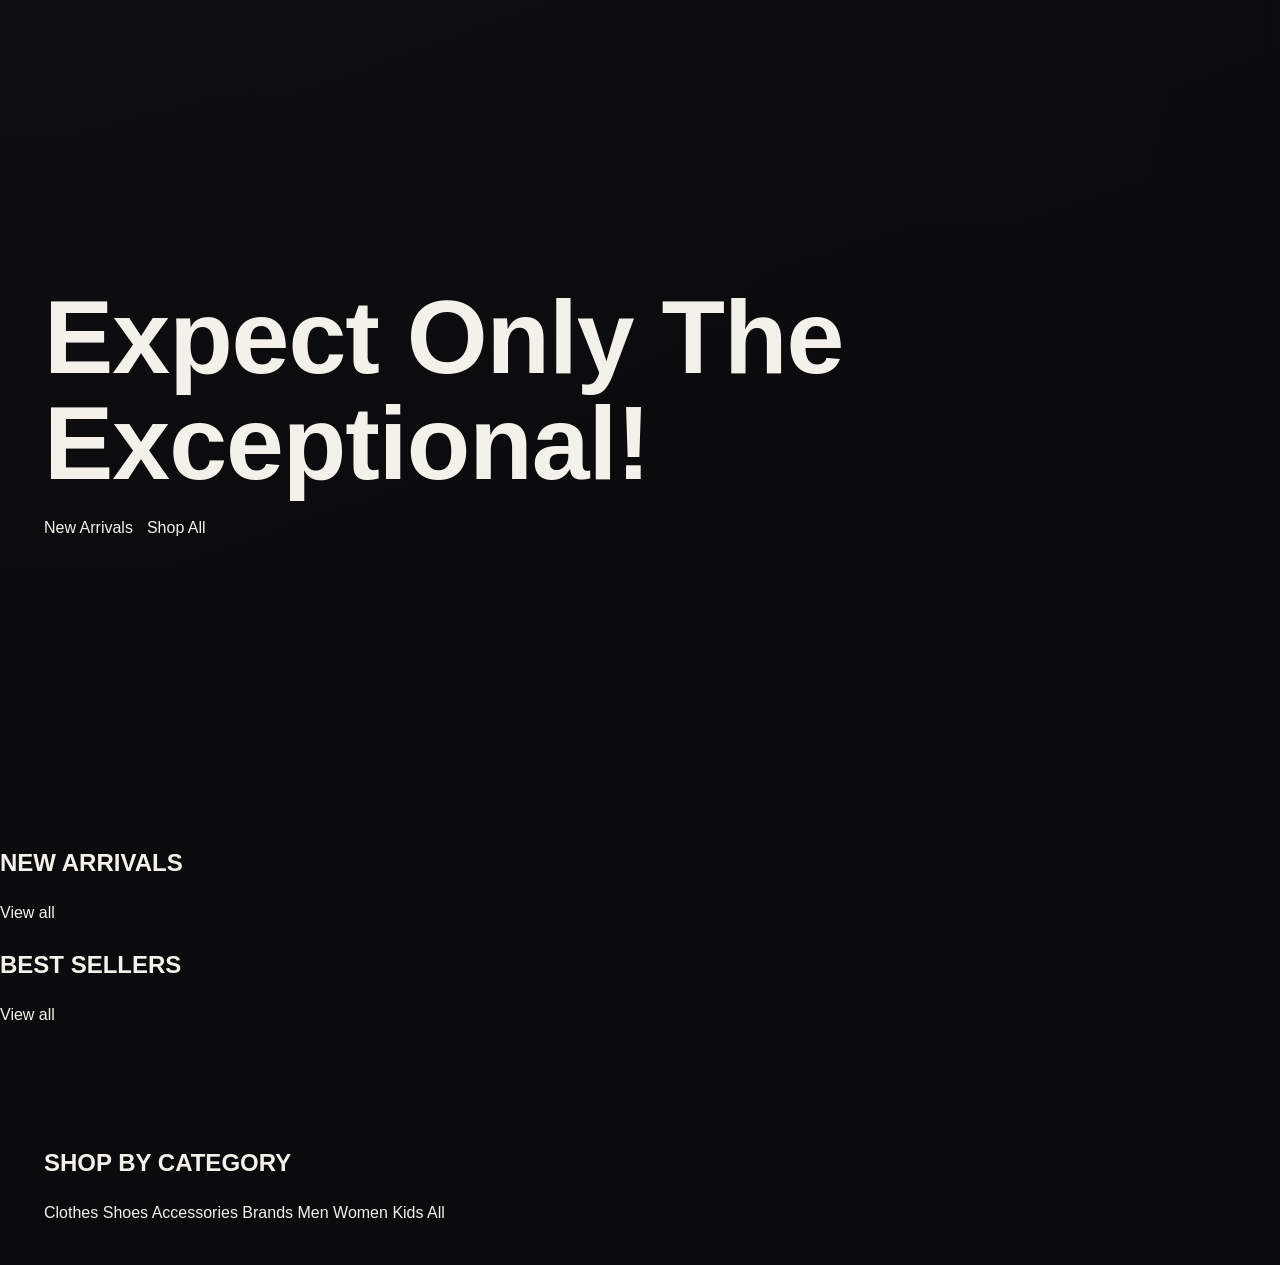
==== commit 6504b000: "Add files via upload" ====
--- a/index.html
+++ b/index.html
@@ -1,42 +1,21 @@
 <!DOCTYPE html>
-<html lang="ar" dir="rtl">
+<html lang="en" dir="ltr">
 <head>
 <meta charset="UTF-8">
 <meta name="viewport" content="width=device-width, initial-scale=1.0">
-<title>Rare Vision | قطع نادرة. نسخ محدودة.</title>
-<meta name="description" content="Rare Vision - متجر إلكتروني للسنيكرز والستريتوير الأصلي. اطلب عبر تيليجرام واستلم أينما كنت.">
+<title>Rare Vision | Expect Only The Exceptional</title>
+<meta name="description" content="Rare Vision — premium sneakers, apparel, and accessories. Shop new arrivals and best sellers, order in a tap.">
 
 <link rel="preconnect" href="https://fonts.googleapis.com">
 <link rel="preconnect" href="https://fonts.gstatic.com" crossorigin>
-<link href="https://fonts.googleapis.com/css2?family=Oswald:wght@500;600;700&family=Tajawal:wght@400;500;700;800;900&display=swap" rel="stylesheet">
-
+<link href="https://fonts.googleapis.com/css2?family=Inter:wght@400;500;600;700&family=Poppins:wght@600;700;800;900&display=swap" rel="stylesheet">
 <link rel="stylesheet" href="css/style.css">
+<link rel="icon" href="assets/logos/rare-vision-logo.png">
 </head>
 <body>
 
-<!-- ===================== HEADER ===================== -->
-<header class="site-header" id="siteHeader">
-  <div class="header-inner">
-    <a href="#top" class="logo">RARE<span>VISION</span></a>
-
-    <nav class="main-nav" id="mainNav">
-      <a href="#top">الرئيسية</a>
-      <a href="#shop">المتجر</a>
-      <a href="#trust">لماذا نحن</a>
-      <a href="#footer">تواصل معنا</a>
-    </nav>
-
-    <div class="header-actions">
-      <button class="icon-btn" id="cartToggle" aria-label="سلة المشتريات">
-        <svg viewBox="0 0 24 24" fill="none" stroke="currentColor" stroke-width="1.8"><path d="M3 4h2l2.4 12.4a2 2 0 0 0 2 1.6h8.2a2 2 0 0 0 2-1.6L21 8H6" stroke-linecap="round" stroke-linejoin="round"/><circle cx="10" cy="21" r="1.4"/><circle cx="17" cy="21" r="1.4"/></svg>
-        <span class="cart-badge" id="cartBadge">0</span>
-      </button>
-      <button class="icon-btn nav-toggle" id="navToggle" aria-label="القائمة">
-        <svg viewBox="0 0 24 24" fill="none" stroke="currentColor" stroke-width="1.8"><path d="M3 6h18M3 12h18M3 18h18" stroke-linecap="round"/></svg>
-      </button>
-    </div>
-  </div>
-</header>
+<!-- Header, footer, sign-in drawer, idle popup, and cart panel are injected
+     by js/site-common.js and js/cart.js — see those files. -->
 
 <!-- ===================== HERO ===================== -->
 <section class="hero" id="top">
@@ -44,214 +23,53 @@
     <source src="assets/hero-video.mp4" type="video/mp4">
   </video>
   <div class="hero-overlay"></div>
-
   <div class="hero-content">
-    <span class="eyebrow">RARE VISION — إصدارات محدودة</span>
-    <h1 class="hero-title">لأنّ ذوقك<br><span>نادر.</span></h1>
-    <p class="hero-sub">أحدث موديلات السنيكرز والستريتوير الأصلي، بأسعار منافسة وتوصيل لجميع المحافظات.</p>
+    <h1 class="hero-title">Expect Only The Exceptional!</h1>
     <div class="hero-actions">
-      <a href="#shop" class="btn btn-primary">تسوق الآن</a>
-      <a href="#trust" class="btn btn-ghost">تعرف علينا</a>
-    </div>
-  </div>
-
-  <a href="#shop" class="scroll-hint" aria-label="انتقل للمتجر">
-    <svg viewBox="0 0 24 24" fill="none" stroke="currentColor" stroke-width="1.6"><path d="M12 4v15M12 19l-6-6M12 19l6-6" stroke-linecap="round" stroke-linejoin="round"/></svg>
-  </a>
-</section>
-
-<!-- ===================== SHOP ===================== -->
-<section class="shop-section" id="shop">
-  <div class="section-head">
-    <span class="section-eyebrow">المجموعة</span>
-    <h2>تسوّق القطع النادرة</h2>
-  </div>
-
-  <div class="shop-toolbar">
-    <div class="search-box">
-      <svg viewBox="0 0 24 24" fill="none" stroke="currentColor" stroke-width="1.8"><circle cx="11" cy="11" r="7"/><path d="M21 21l-4.3-4.3" stroke-linecap="round"/></svg>
-      <input type="text" id="searchInput" placeholder="ابحث عن موديل، ماركة، أو لون...">
-      <button class="search-clear" id="searchClear" aria-label="مسح البحث" hidden>&times;</button>
-    </div>
-
-    <div class="category-chips" id="categoryChips">
-      <!-- filled by JS -->
-    </div>
-
-    <select class="gender-filter" id="genderFilter" aria-label="Filter by gender">
-      <option value="all">All Genders</option>
-      <option value="Men">Men</option>
-      <option value="Women">Women</option>
-      <option value="Unisex">Unisex</option>
-      <option value="Kids">Kids</option>
-    </select>
-  </div>
-
-  <p class="results-meta" id="resultsMeta"></p>
-
-  <div class="products-grid" id="productsGrid">
-    <!-- product cards injected by JS -->
-  </div>
-
-  <div class="empty-state" id="emptyState" hidden>
-    <p>لا توجد منتجات مطابقة لبحثك</p>
-    <button class="btn btn-ghost" id="resetFilters">إعادة تعيين الفلاتر</button>
-  </div>
-
-  <div class="loading-state" id="loadingState">
-    <div class="spinner"></div>
-    <p>جاري تحميل المنتجات...</p>
-  </div>
-</section>
-
-<!-- ===================== TRUST / FEATURES ===================== -->
-<section class="trust-bar" id="trust">
-  <div class="trust-item">
-    <span class="trust-icon">🚚</span>
-    <div>
-      <h3>توصيل لجميع المحافظات</h3>
-      <p>شحن سريع وآمن أينما كنت في مصر.</p>
-    </div>
-  </div>
-  <div class="trust-item">
-    <span class="trust-icon">🔍</span>
-    <div>
-      <h3>فحص قبل الدفع</h3>
-      <p>افتح الطرد وتأكد من المنتج قبل ما تدفع.</p>
-    </div>
-  </div>
-  <div class="trust-item">
-    <span class="trust-icon">🔄</span>
-    <div>
-      <h3>استبدال خلال 48 ساعة</h3>
-      <p>مش مقاسك أو مش عاجبك؟ تقدر تستبدله بسهولة.</p>
-    </div>
-  </div>
-  <div class="trust-item">
-    <span class="trust-icon">💬</span>
-    <div>
-      <h3>طلب مباشر عبر تيليجرام</h3>
-      <p>اطلب بضغطة زر، وهيوصلك تأكيد فوري.</p>
+      <a href="#new-arrivals" class="btn-hero-primary">New Arrivals</a>
+      <a href="shop.html" class="btn-hero-outline">Shop All</a>
     </div>
   </div>
 </section>
 
-<!-- ===================== FOOTER ===================== -->
-<footer class="site-footer" id="footer">
-  <div class="footer-inner">
-    <div class="footer-brand">
-      <a href="#top" class="logo">RARE<span>VISION</span></a>
-      <p>مش مجرد جزمة... رؤيتك النادرة لأسلوبك. نختار لك أفضل القطع الأصلية من أشهر الماركات العالمية.</p>
-      <div class="social-links">
-        <a href="#" aria-label="تيليجرام">
-          <svg viewBox="0 0 24 24" fill="currentColor"><path d="M21.9 4.6c.2-1-.7-1.7-1.6-1.3L2.5 10.4c-1 .4-1 1.9.1 2.2l4.4 1.4 1.7 5.3c.2.7 1 .9 1.6.4l2.5-2.2 4.5 3.3c.7.5 1.7.1 1.9-.8l3.7-15.4z"/></svg>
-        </a>
-        <a href="#" aria-label="واتساب">
-          <svg viewBox="0 0 24 24" fill="currentColor"><path d="M12 2a10 10 0 0 0-8.6 15L2 22l5.2-1.4A10 10 0 1 0 12 2zm5.8 14.2c-.2.6-1.3 1.2-1.9 1.3-.5.1-1.1.1-1.8-.1-.4-.1-.9-.3-1.6-.6-2.8-1.2-4.6-4-4.7-4.2-.1-.2-1.1-1.5-1.1-2.8s.7-2 1-2.3c.2-.3.5-.3.7-.3h.5c.2 0 .4 0 .6.4.2.6.7 1.9.8 2.1.1.2.1.4 0 .6-.1.2-.2.3-.3.5-.2.2-.3.3-.5.5-.2.2-.3.4-.1.7.2.3.8 1.3 1.7 2.1 1.2 1 2.1 1.4 2.5 1.6.3.1.5.1.6-.1.2-.2.7-.8.9-1.1.2-.3.4-.2.6-.1.2.1 1.5.7 1.7.8.2.1.4.2.4.3.1.2.1.7-.1 1.3z"/></svg>
-        </a>
-        <a href="#" aria-label="انستجرام">
-          <svg viewBox="0 0 24 24" fill="none" stroke="currentColor" stroke-width="1.6"><rect x="3" y="3" width="18" height="18" rx="5"/><circle cx="12" cy="12" r="4"/><circle cx="17.5" cy="6.5" r="1"/></svg>
-        </a>
-      </div>
-    </div>
+<!-- ===================== NEW ARRIVALS ===================== -->
+<section class="showcase-section" id="new-arrivals">
+  <h2 class="showcase-heading">NEW ARRIVALS</h2>
+  <div class="home-grid" id="newArrivalsGrid"><!-- injected by JS --></div>
+  <a href="shop.html?filter=new" class="view-all-link">View all</a>
+</section>
 
-    <div class="footer-col">
-      <h4>روابط سريعة</h4>
-      <a href="#top">الرئيسية</a>
-      <a href="#shop">المتجر</a>
-      <a href="#trust">لماذا نحن</a>
-    </div>
+<!-- ===================== BEST SELLERS ===================== -->
+<section class="showcase-section" id="best-sellers">
+  <h2 class="showcase-heading">BEST SELLERS</h2>
+  <div class="home-grid" id="bestSellersGrid"><!-- injected by JS --></div>
+  <a href="shop.html?filter=bestsellers" class="view-all-link">View all</a>
+</section>
 
-    <div class="footer-col">
-      <h4>تواصل معنا</h4>
-      <a href="#">تيليجرام: @RareVisionEG</a>
-      <a href="#">واتساب: 01000000000</a>
-      <a href="#">gangvision@example.com</a>
-    </div>
+<!-- ===================== BRAND MARQUEE ===================== -->
+<section class="brand-marquee-section" aria-label="Brands">
+  <div class="brand-marquee">
+    <div class="brand-track" id="brandTrack"><!-- injected by JS --></div>
   </div>
-  <div class="footer-bottom">
-    <p>© <span id="year"></span> Rare Vision. جميع الحقوق محفوظة.</p>
+</section>
+
+<!-- ===================== SHOP BY CATEGORY (tiles → shop.html) ===================== -->
+<section class="shop-section" id="shop">
+  <h2 class="showcase-heading">SHOP BY CATEGORY</h2>
+  <div class="filter-pills" style="justify-content:center;flex-wrap:wrap;">
+    <a class="pill" href="shop.html?category=Clothes">Clothes</a>
+    <a class="pill" href="shop.html?category=Shoes">Shoes</a>
+    <a class="pill" href="shop.html?category=Accessories">Accessories</a>
+    <a class="pill" href="shop.html?category=Brands">Brands</a>
+    <a class="pill" href="shop.html?gender=Men">Men</a>
+    <a class="pill" href="shop.html?gender=Women">Women</a>
+    <a class="pill" href="shop.html?gender=Kids">Kids</a>
+    <a class="pill active" href="shop.html">All</a>
   </div>
-</footer>
+</section>
 
-<!-- ===================== CART OVERLAY + PANEL ===================== -->
-<div class="overlay" id="cartOverlay"></div>
-
-<aside class="cart-panel" id="cartPanel" aria-label="سلة المشتريات">
-  <div class="cart-header">
-    <h3>سلة المشتريات</h3>
-    <button class="icon-btn" id="cartClose" aria-label="إغلاق السلة">&times;</button>
-  </div>
-
-  <div class="cart-body" id="cartBody">
-    <div class="cart-items" id="cartItems"></div>
-    <div class="cart-empty" id="cartEmpty">
-      <p>سلتك فارغة حالياً</p>
-      <a href="#shop" class="btn btn-ghost" id="cartEmptyShop">تصفح المنتجات</a>
-    </div>
-  </div>
-
-  <!-- Checkout form (hidden until user clicks "إتمام الطلب") -->
-  <form class="checkout-form" id="checkoutForm" hidden novalidate>
-    <h4>بيانات التوصيل</h4>
-
-    <label>
-      الاسم الكامل
-      <input type="text" id="custName" name="name" required placeholder="مثال: أحمد محمد">
-    </label>
-    <label>
-      رقم الهاتف
-      <input type="tel" id="custPhone" name="phone" required placeholder="01xxxxxxxxx">
-    </label>
-    <label>
-      العنوان بالتفصيل (المحافظة، المنطقة، الشارع)
-      <textarea id="custAddress" name="address" required placeholder="مثال: القاهرة، مدينة نصر، شارع مكرم عبيد"></textarea>
-    </label>
-    <label>
-      ملاحظات (اختياري)
-      <textarea id="custNote" name="note" placeholder="أي تفاصيل إضافية عن طلبك"></textarea>
-    </label>
-
-    <p class="form-error" id="formError" hidden></p>
-
-    <div class="checkout-actions">
-      <button type="button" class="btn btn-ghost" id="checkoutBack">رجوع</button>
-      <button type="submit" class="btn btn-primary" id="checkoutSubmit">
-        <span class="btn-text">إرسال الطلب عبر تيليجرام</span>
-        <span class="btn-spinner" hidden></span>
-      </button>
-    </div>
-  </form>
-
-  <!-- Thank you state -->
-  <div class="thank-you" id="thankYou" hidden>
-    <div class="thank-you-icon">✓</div>
-    <h4>تم إرسال طلبك بنجاح!</h4>
-    <p>شكراً لثقتك في Rare Vision. هنتواصل معك قريباً لتأكيد التوصيل.</p>
-    <button class="btn btn-primary" id="thankYouClose">تمام، متابعة التسوق</button>
-  </div>
-
-  <div class="cart-footer" id="cartFooter">
-    <div class="cart-total-row">
-      <span>الإجمالي</span>
-      <span id="cartTotal">0 ج.م</span>
-    </div>
-    <button class="btn btn-primary btn-block" id="checkoutBtn" disabled>إتمام الطلب</button>
-  </div>
-</aside>
-
-<!-- Toast notifications -->
-<div class="toast" id="toast"></div>
-
-<!-- ===================== PRODUCT DETAIL MODAL ===================== -->
-<div class="modal-overlay" id="modalOverlay"></div>
-<div class="product-modal" id="productModal" role="dialog" aria-modal="true" aria-hidden="true" aria-label="Product details">
-  <button class="modal-close" id="modalClose" aria-label="Close product details">&times;</button>
-  <div class="modal-body" id="modalContent">
-    <!-- injected by JS: gallery, price, size selector, specs, description -->
-  </div>
-</div>
-
-<script src="js/main.js" defer></script>
+<script src="js/shared.js" defer></script>
+<script type="module" src="js/site-common.js"></script>
+<script type="module" src="js/main.js"></script>
 </body>
 </html>
--- a/css/style.css
+++ b/css/style.css
@@ -341,6 +341,61 @@
   color: #14140f;
   font-weight: 700;
 }
+
+.gender-filter{
+  background: var(--surface);
+  border: 1px solid var(--border);
+  border-radius: var(--radius-sm);
+  color: var(--text);
+  font-size: 13px;
+  font-weight: 500;
+  padding: 10px 14px;
+  cursor: pointer;
+  transition: border-color .2s;
+}
+.gender-filter:hover, .gender-filter:focus-visible{ border-color: var(--gold); }
+
+/* Badge pills (Best Seller / New Arrival / Limited Edition) */
+.badge-row{
+  position: absolute;
+  top: 12px; left: 12px;
+  display: flex;
+  flex-direction: column;
+  gap: 6px;
+  align-items: flex-start;
+}
+.badge-row.static{
+  position: static;
+  flex-direction: row;
+  flex-wrap: wrap;
+  margin: 10px 0 4px;
+}
+.badge-pill{
+  font-family: var(--font-latin);
+  font-size: 10px;
+  font-weight: 600;
+  letter-spacing: .04em;
+  text-transform: uppercase;
+  padding: 4px 9px;
+  border-radius: 999px;
+  background: rgba(11,11,13,.75);
+  border: 1px solid var(--gold-dim);
+  color: var(--gold-bright);
+  backdrop-filter: blur(4px);
+}
+
+/* Star ratings */
+.card-rating{
+  display: flex;
+  align-items: center;
+  gap: 6px;
+  font-size: 12px;
+  color: var(--text-faint);
+}
+.stars{ display: inline-flex; gap: 1px; font-size: 13px; line-height: 1; }
+.star{ color: var(--border); }
+.star.filled{ color: var(--gold); }
+.rating-count{ font-family: var(--font-latin); }
 
 .results-meta{
   color: var(--text-faint);
@@ -621,6 +676,12 @@
   background: var(--surface-alt);
 }
 .cart-item-name{ font-size: 14px; font-weight: 700; margin: 0 0 4px; }
+.cart-item-size{
+  display: inline-block;
+  font-size: 11px;
+  color: var(--text-faint);
+  margin-bottom: 4px;
+}
 .cart-item-price{ font-family: var(--font-latin); font-size: 13px; color: var(--gold-bright); }
 .cart-item-qty{
   display: flex; align-items: center; gap: 8px;
@@ -761,6 +822,226 @@
   transition: all .3s var(--ease);
 }
 .toast.show{ opacity: 1; transform: translate(-50%, 0); }
+
+/* ==========================================================================
+   PRODUCT DETAIL MODAL
+   ========================================================================== */
+.modal-overlay{
+  position: fixed; inset: 0;
+  background: rgba(0,0,0,.65);
+  backdrop-filter: blur(3px);
+  z-index: 110;
+  opacity: 0;
+  pointer-events: none;
+  transition: opacity .3s var(--ease);
+}
+.modal-overlay.show{ opacity: 1; pointer-events: auto; }
+
+.product-modal{
+  position: fixed;
+  top: 50%; left: 50%;
+  transform: translate(-50%, -50%) scale(.96);
+  width: min(920px, 92vw);
+  max-height: 88vh;
+  overflow-y: auto;
+  background: var(--surface);
+  border: 1px solid var(--border-soft);
+  border-radius: var(--radius-lg);
+  box-shadow: 0 30px 80px -20px rgba(0,0,0,.7);
+  z-index: 115;
+  opacity: 0;
+  pointer-events: none;
+  transition: opacity .28s var(--ease), transform .28s var(--ease);
+}
+.product-modal.open{
+  opacity: 1;
+  pointer-events: auto;
+  transform: translate(-50%, -50%) scale(1);
+}
+
+.modal-close{
+  position: sticky;
+  top: 16px; float: left;
+  margin: 16px 0 0 16px;
+  width: 36px; height: 36px;
+  border-radius: 50%;
+  background: rgba(11,11,13,.7);
+  color: var(--text);
+  font-size: 20px;
+  display: flex; align-items: center; justify-content: center;
+  z-index: 5;
+  transition: background .2s;
+}
+.modal-close:hover{ background: var(--gold); color: #14140f; }
+
+.modal-body{
+  display: grid;
+  grid-template-columns: 1fr 1fr;
+  gap: 0;
+  direction: ltr; /* product detail content reads left-to-right (English) */
+  text-align: left;
+}
+
+.modal-gallery{ padding: 24px; }
+.modal-main-image{
+  position: relative;
+  aspect-ratio: 1 / 1;
+  border-radius: var(--radius-md);
+  overflow: hidden;
+  background: var(--surface-alt);
+}
+.modal-main-image img{ width: 100%; height: 100%; object-fit: cover; }
+
+.modal-thumbs{
+  display: flex;
+  gap: 10px;
+  margin-top: 12px;
+  overflow-x: auto;
+  padding-bottom: 4px;
+}
+.modal-thumb{
+  flex-shrink: 0;
+  width: 64px; height: 64px;
+  border-radius: var(--radius-sm);
+  overflow: hidden;
+  border: 2px solid var(--border);
+  opacity: .7;
+  transition: all .2s;
+}
+.modal-thumb img{ width: 100%; height: 100%; object-fit: cover; }
+.modal-thumb:hover{ opacity: 1; }
+.modal-thumb.active{ border-color: var(--gold); opacity: 1; }
+
+.modal-details{
+  padding: 24px 28px 32px 8px;
+  display: flex;
+  flex-direction: column;
+  gap: 12px;
+}
+.modal-title{
+  font-size: 24px;
+  font-weight: 800;
+  margin: 2px 0 0;
+  line-height: 1.2;
+}
+.modal-price-row{
+  display: flex;
+  align-items: baseline;
+  gap: 10px;
+  margin-top: 4px;
+}
+.modal-price{
+  font-family: var(--font-latin);
+  font-size: 26px;
+  font-weight: 700;
+  color: var(--gold-bright);
+}
+.modal-short-desc{
+  color: var(--text-muted);
+  font-size: 14px;
+  margin: 0;
+}
+
+/* Size selector */
+.size-select{ margin-top: 6px; }
+.size-select-label, .qty-select-label{
+  display: block;
+  font-size: 12px;
+  font-weight: 700;
+  text-transform: uppercase;
+  letter-spacing: .04em;
+  color: var(--text-muted);
+  margin-bottom: 8px;
+}
+.size-grid{
+  display: flex;
+  flex-wrap: wrap;
+  gap: 8px;
+}
+.size-btn{
+  min-width: 46px;
+  height: 44px;
+  padding: 0 12px;
+  border-radius: var(--radius-sm);
+  border: 1px solid var(--border);
+  background: var(--surface-alt);
+  color: var(--text);
+  font-family: var(--font-latin);
+  font-weight: 600;
+  font-size: 14px;
+  transition: all .2s;
+}
+.size-btn:hover:not(:disabled){ border-color: var(--gold); color: var(--gold-bright); }
+.size-btn.selected{
+  background: var(--gold);
+  border-color: var(--gold);
+  color: #14140f;
+}
+/* High-end sneaker store convention: unavailable sizes are struck through
+   rather than hidden, so shoppers can see what exists but can't buy it. */
+.size-btn.unavailable{
+  color: var(--text-faint);
+  background: transparent;
+  border-style: dashed;
+  text-decoration: line-through;
+  cursor: not-allowed;
+  opacity: .55;
+}
+.size-error{
+  color: #ff9384;
+  font-size: 12.5px;
+  margin: 8px 0 0;
+}
+
+/* Quantity stepper (modal) */
+.qty-select{ margin-top: 4px; }
+.qty-stepper{
+  display: inline-flex;
+  align-items: center;
+  gap: 14px;
+  border: 1px solid var(--border);
+  border-radius: var(--radius-sm);
+  padding: 6px 14px;
+}
+.qty-stepper .qty-btn{
+  width: 26px; height: 26px;
+  border: none;
+  background: var(--surface-alt);
+}
+.qty-stepper .qty-value{ font-size: 14px; min-width: 20px; }
+
+/* Specifications */
+.modal-specs h3, .modal-description h3{
+  font-size: 14px;
+  text-transform: uppercase;
+  letter-spacing: .04em;
+  color: var(--text-muted);
+  margin: 18px 0 10px;
+  border-top: 1px solid var(--border-soft);
+  padding-top: 18px;
+}
+.spec-list{ margin: 0; display: flex; flex-direction: column; gap: 8px; }
+.spec-row{
+  display: grid;
+  grid-template-columns: 42% 1fr;
+  gap: 12px;
+  font-size: 13.5px;
+}
+.spec-row dt{ color: var(--text-faint); margin: 0; }
+.spec-row dd{ color: var(--text); margin: 0; }
+
+/* Rich description (rendered from CMS markdown) */
+.modal-description p{ color: var(--text-muted); font-size: 14px; line-height: 1.7; margin: 0 0 12px; }
+.modal-description ul, .modal-description ol{
+  margin: 0 0 12px;
+  padding-left: 20px;
+  color: var(--text-muted);
+  font-size: 14px;
+  line-height: 1.7;
+}
+.modal-description li{ margin-bottom: 4px; }
+.modal-description strong{ color: var(--text); }
+.modal-description a{ color: var(--gold-bright); text-decoration: underline; }
 
 /* ==========================================================================
    RESPONSIVE
@@ -795,6 +1076,12 @@
   .trust-bar{ grid-template-columns: 1fr; }
   .footer-inner{ grid-template-columns: 1fr; }
   .cart-panel{ width: 100vw; }
+
+  .gender-filter{ width: 100%; }
+  .product-modal{ width: 94vw; max-height: 92vh; }
+  .modal-body{ grid-template-columns: 1fr; }
+  .modal-details{ padding: 8px 20px 28px; }
+  .modal-gallery{ padding: 20px 20px 0; }
 }
 
 @media (max-width: 480px){
